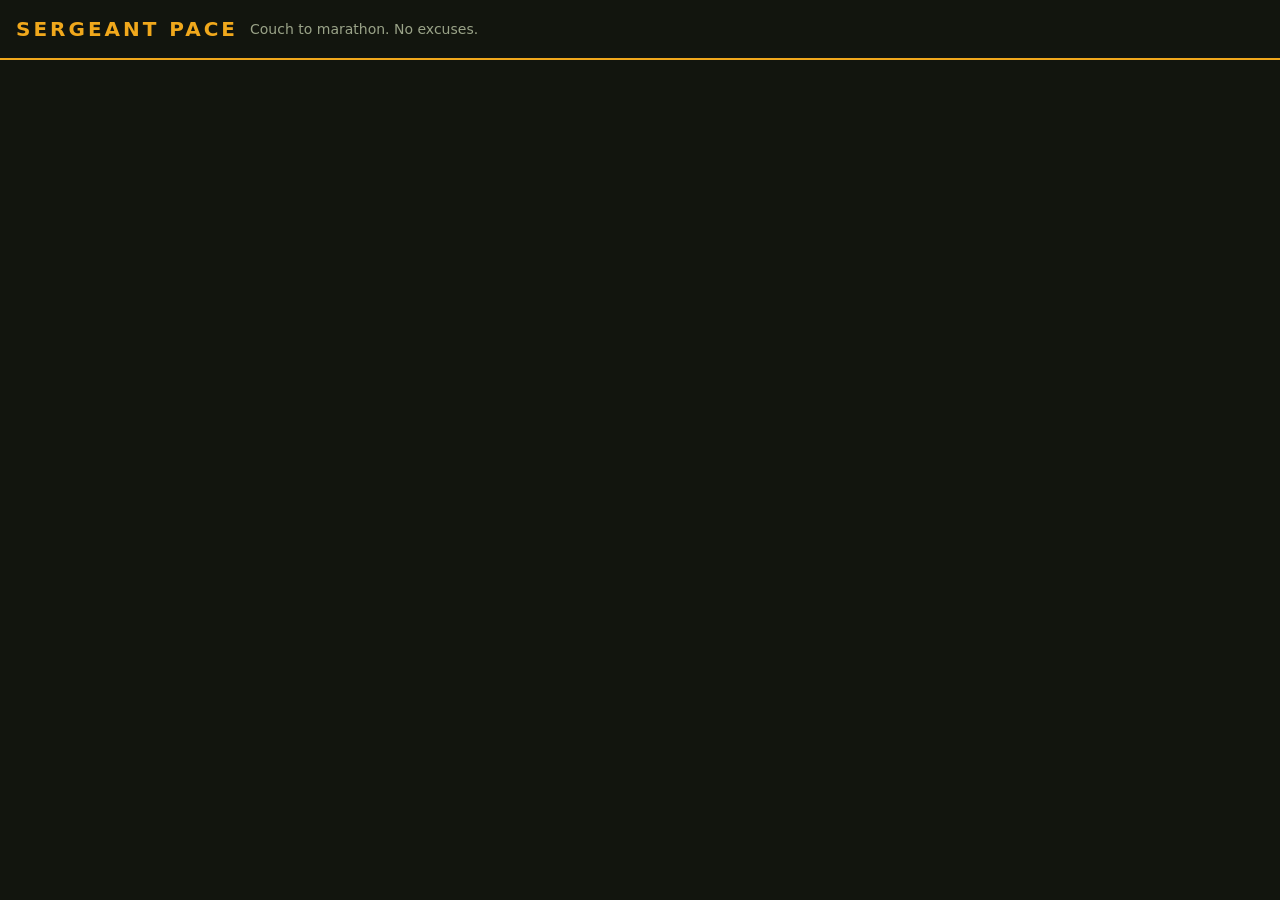
==== static/index.html @ 83177eef "Add Sergeant Pace running coach agent A tough-love drill sergeant agent that takes a recruit from co" ====
<!doctype html>
<html lang="en">
<head>
<meta charset="utf-8">
<meta name="viewport" content="width=device-width, initial-scale=1">
<title>Sergeant Pace</title>
<style>
  :root {
    --bg: #12150e; --panel: #1c2115; --panel2: #252b1c; --line: #343c28;
    --text: #e9ecdf; --muted: #9aa388; --amber: #f0a81c; --red: #d9473a; --green: #7fbf4d;
    --warm: #6b7560; --walk: #4a90c2; --run: #f0a81c;
  }
  * { box-sizing: border-box; }
  body { margin: 0; background: var(--bg); color: var(--text); font: 17px/1.5 ui-sans-serif, system-ui, -apple-system, sans-serif; min-height: 100vh; }
  .hidden { display: none !important; }
  header { padding: 14px 16px; border-bottom: 2px solid var(--amber); display: flex; align-items: center; gap: 12px; }
  h1 { margin: 0; font-size: 20px; letter-spacing: 3px; text-transform: uppercase; color: var(--amber); }
  .where { color: var(--muted); font-size: 14px; }
  header .right { margin-left: auto; display: flex; gap: 8px; }
  main { max-width: 560px; margin: 0 auto; padding: 24px 16px 60px; }

  button { background: var(--amber); color: #1a1405; border: 0; border-radius: 8px; padding: 14px 20px; font: inherit; font-weight: 700; cursor: pointer; text-transform: uppercase; letter-spacing: 1px; }
  button.big { width: 100%; padding: 18px; font-size: 18px; }
  button.ghost { background: transparent; color: var(--muted); border: 1px solid var(--line); font-weight: 500; text-transform: none; letter-spacing: 0; padding: 7px 14px; font-size: 14px; }
  button.link { background: none; border: 0; color: var(--muted); text-transform: none; letter-spacing: 0; font-weight: 400; padding: 8px; text-decoration: underline; font-size: 14px; }
  button.choice { display: block; width: 100%; background: var(--panel); color: var(--text); border: 1px solid var(--line); text-transform: none; letter-spacing: 0; font-weight: 600; text-align: left; margin-bottom: 12px; }
  button.choice:hover { border-color: var(--amber); }
  button:disabled { opacity: .5; cursor: wait; }
  label { display: block; font-size: 14px; color: var(--muted); margin-bottom: 6px; }
  input, textarea { width: 100%; padding: 14px; background: var(--panel); border: 1px solid var(--line); border-radius: 8px; color: var(--text); font: inherit; }
  input[type=range] { padding: 0; accent-color: var(--amber); height: 36px; background: none; border: 0; }
  input:focus, textarea:focus { outline: 2px solid var(--amber); border-color: transparent; }
  .field { margin-bottom: 16px; }
  .row2 { display: grid; grid-template-columns: 1fr 1fr; gap: 12px; }
  .nav { display: flex; gap: 12px; align-items: center; margin-top: 8px; }
  .nav button:last-child { flex: 1; }

  .say { display: flex; gap: 12px; margin-bottom: 22px; align-items: flex-start; }
  .avatar { font-size: 38px; line-height: 1; }
  .bubble { position: relative; background: var(--panel2); border: 1px solid #5a2c26; border-radius: 10px; padding: 14px 16px; flex: 1; font-size: 18px; }
  .bubble::before { content: ""; position: absolute; left: -7px; top: 16px; width: 12px; height: 12px; background: var(--panel2); border-left: 1px solid #5a2c26; border-bottom: 1px solid #5a2c26; transform: rotate(45deg); }
  .bubble.reply { font-size: 18px; }
  .bubble ul { margin: 6px 0; padding-left: 20px; }
  .bubble div + div { margin-top: 8px; }
  .dots { display: flex; gap: 6px; justify-content: center; margin-top: 22px; }
  .dots i { width: 8px; height: 8px; border-radius: 50%; background: var(--line); }
  .dots i.on { background: var(--amber); }

  .eyebrow { color: var(--amber); font-size: 13px; letter-spacing: 2px; text-transform: uppercase; }
  .title { font-size: 28px; font-weight: 700; line-height: 1.2; margin: 4px 0 18px; }
  .bars { display: flex; gap: 2px; height: 60px; position: relative; }
  .seg { display: flex; align-items: center; justify-content: center; border-radius: 3px; min-width: 6px; font-size: 12px; font-weight: 700; color: #10130b; overflow: hidden; }
  .seg.warmup, .seg.cooldown { background: var(--warm); color: #e9ecdf; }
  .seg.walk { background: var(--walk); }
  .seg.run { background: var(--run); }
  .marker { position: absolute; top: -6px; bottom: -6px; width: 3px; background: #fff; border-radius: 2px; left: 0; }
  .axis { display: flex; justify-content: space-between; color: var(--muted); font-size: 13px; margin: 4px 0 18px; }
  .legend { display: flex; flex-wrap: wrap; gap: 14px; font-size: 13px; color: var(--muted); margin: 8px 0 20px; }
  .legend i { display: inline-block; width: 11px; height: 11px; border-radius: 3px; margin-right: 6px; }
  .tip { background: var(--panel); border: 1px solid var(--line); border-radius: 8px; padding: 12px 14px; margin-bottom: 18px; color: var(--muted); font-size: 15px; }
  .tip b { color: var(--text); }
  ol.steps { padding-left: 22px; color: var(--muted); font-size: 15px; margin: 0 0 18px; }
  ol.steps li { margin-bottom: 6px; }
  .secondary { display: flex; justify-content: center; gap: 4px; flex-wrap: wrap; margin-top: 10px; }
  details.demo { margin-top: 26px; color: var(--muted); font-size: 13px; text-align: center; }
  details.demo summary { cursor: pointer; }
  details.demo div { display: flex; gap: 6px; justify-content: center; flex-wrap: wrap; margin-top: 8px; }

  .now { text-align: center; padding: 10px 0 6px; }
  .now .what { font-size: 40px; font-weight: 800; letter-spacing: 2px; text-transform: uppercase; }
  .now .what.run { color: var(--run); } .now .what.walk { color: var(--walk); } .now .what.warmup, .now .what.cooldown { color: var(--muted); } .now .what.done { color: var(--green); }
  .now .count { font-size: 72px; font-weight: 800; font-variant-numeric: tabular-nums; line-height: 1.1; }
  .now .sub { color: var(--muted); margin-bottom: 26px; min-height: 26px; }

  .numgrid { display: grid; grid-template-columns: repeat(auto-fit, minmax(64px, 1fr)); gap: 10px; margin: 18px 0; }
  .numgrid button { padding: 18px 0; font-size: 22px; background: var(--panel); color: var(--text); border: 1px solid var(--line); }
  .numgrid button:hover { border-color: var(--amber); }
  .bignum { font-size: 56px; font-weight: 800; text-align: center; color: var(--amber); }
  .effort-word { text-align: center; font-size: 20px; color: var(--muted); margin-bottom: 12px; }

  .result { display: flex; gap: 8px; flex-wrap: wrap; margin-bottom: 14px; }
  .pill { background: var(--panel); border: 1px solid var(--line); border-radius: 20px; padding: 4px 14px; font-size: 14px; }
  .pill.bad { border-color: var(--red); color: #ff9c92; } .pill.good { border-color: var(--green); color: var(--green); }
  .banner { border: 1px solid var(--amber); background: #2a2410; border-radius: 8px; padding: 10px 14px; margin-bottom: 16px; font-size: 15px; }
  .upnext { color: var(--muted); margin: 14px 0 22px; font-size: 15px; }
  .upnext b { color: var(--text); }
  .chip { font: 12px ui-monospace, Menlo, monospace; background: var(--bg); border: 1px solid var(--line); color: var(--green); border-radius: 4px; padding: 2px 8px; display: inline-block; margin: 4px 4px 0 0; }
  .spin { text-align: center; color: var(--muted); font-style: italic; padding: 30px 0; }
  .error { color: var(--red); margin-top: 14px; text-align: center; }

  /* plan drawer */
  .drawer { position: fixed; inset: 0; background: rgba(0,0,0,.6); z-index: 10; display: flex; justify-content: flex-end; }
  .drawer .sheet { width: min(480px, 100%); height: 100%; background: var(--bg); border-left: 1px solid var(--line); padding: 18px; overflow-y: auto; }
  .sheet h2 { font-size: 13px; letter-spacing: 2px; text-transform: uppercase; color: var(--muted); margin: 22px 0 10px; }
  .sheet h2:first-of-type { margin-top: 6px; }
  .ladder { display: flex; gap: 8px; }
  .rung { flex: 1; text-align: center; padding: 8px 4px; border-radius: 6px; border: 1px solid var(--line); background: var(--panel); color: var(--muted); font-size: 12px; }
  .rung b { display: block; font-size: 16px; color: var(--text); }
  .rung.done { border-color: var(--green); } .rung.done b { color: var(--green); }
  .rung.current { border-color: var(--amber); } .rung.current b { color: var(--amber); }
  .week h4 { margin: 8px 0 4px; font-size: 14px; color: var(--muted); }
  .prow { display: flex; gap: 12px; padding: 6px 10px; border-radius: 6px; font-size: 15px; }
  .prow .d { width: 50px; font-weight: 700; flex: none; }
  .prow.now-row { background: #2a2410; border: 1px solid var(--amber); }
  .hist { padding: 8px 0; border-bottom: 1px solid var(--line); font-size: 14px; }
  .hist .flag { color: var(--red); font-size: 12px; margin-left: 6px; }
  .sheet form { display: flex; gap: 8px; }
  .sheet form button { padding: 10px 14px; }
</style>
</head>
<body>
<header id="topbar" class="hidden">
  <h1>Sergeant Pace</h1><span class="where" id="where"></span>
  <div class="right"><button class="ghost" id="open-plan">Plan</button></div>
</header>
<header id="brand">
  <h1>Sergeant Pace</h1><span class="where">Couch to marathon. No excuses.</span>
</header>

<main>
  <!-- ONBOARDING: one question at a time -->
  <section id="s-onboard" class="hidden">
    <div id="ob-body"></div>
    <div class="dots" id="ob-dots"></div>
  </section>

  <!-- THINKING -->
  <section id="s-thinking" class="hidden">
    <div class="say"><div class="avatar">🪖</div><div class="bubble" id="think-msg"></div></div>
    <div class="spin">...</div>
  </section>

  <!-- READY: the next run, kept short -->
  <section id="s-ready" class="hidden">
    <div class="eyebrow" id="r-when"></div>
    <div class="title" id="r-what"></div>
    <div class="bars" id="r-bars"></div>
    <div class="axis"><span>0 min</span><span id="r-total"></span></div>
    <div class="legend">
      <span><i style="background:var(--warm)"></i>Warm-up / cool-down</span>
      <span><i style="background:var(--run)"></i>Run</span>
      <span><i style="background:var(--walk)"></i>Walk</span>
    </div>
    <div class="tip" id="r-tip"></div>
    <details id="r-more"><summary class="link" style="cursor:pointer;color:var(--muted);margin-bottom:10px">How it works</summary><ol class="steps" id="r-steps"></ol></details>
    <button class="big" id="start-run">Start run</button>
    <div class="secondary"><button class="link" id="skip-run">I'm skipping this one</button></div>
    <details class="demo"><summary>Demo tools</summary>
      <div><button class="ghost" data-sim="good">fake: went well</button><button class="ghost" data-sim="hard">fake: too hard</button>
        <button class="ghost" data-sim="hurt">fake: injured</button><button class="ghost" data-sim="skip">fake: skipped</button></div>
    </details>
  </section>

  <!-- RUNNING: live guide -->
  <section id="s-running" class="hidden">
    <div class="now"><div class="what" id="n-what"></div><div class="count" id="n-count"></div><div class="sub" id="n-sub"></div></div>
    <div class="bars" id="n-bars"><div class="marker" id="marker"></div></div>
    <div class="axis"><span id="n-elapsed"></span><span id="n-total"></span></div>
    <button class="big" id="finish-run" style="margin-top:20px">I'm done</button>
    <div class="secondary"><button class="link" id="cancel-run">Back</button></div>
  </section>

  <!-- REPORT: two quick questions -->
  <section id="s-reportA" class="hidden">
    <div class="say"><div class="avatar">🪖</div><div class="bubble" id="ra-say"></div></div>
    <div id="ra-body"></div>
  </section>
  <section id="s-reportB" class="hidden">
    <div class="say"><div class="avatar">🪖</div><div class="bubble">How hard did it feel? Be honest, I can tell.</div></div>
    <div class="bignum" id="e-num">5</div>
    <div class="effort-word" id="e-word"></div>
    <input type="range" id="effort" min="1" max="10" value="5">
    <div class="axis"><span>very easy</span><span>all out</span></div>
    <button class="link" id="add-note">Add a note (pain, excuses)</button>
    <textarea id="notes" rows="2" class="hidden" placeholder="e.g. my knee hurts"></textarea>
    <button class="big" id="send-report" style="margin-top:14px">Send to the sergeant</button>
  </section>

  <!-- FEEDBACK -->
  <section id="s-feedback" class="hidden">
    <div class="result" id="f-result"></div>
    <div class="say"><div class="avatar">🪖</div><div class="bubble reply" id="f-bubble"></div></div>
    <div class="banner hidden" id="f-banner"></div>
    <div class="upnext hidden" id="f-next"></div>
    <button class="big" id="f-continue">Next run</button>
    <details class="demo"><summary>How the sergeant decided</summary><div id="f-trace" style="display:block;text-align:left"></div></details>
  </section>

  <div class="error" id="error"></div>
</main>

<!-- PLAN DRAWER -->
<div class="drawer hidden" id="drawer">
  <div class="sheet">
    <div style="display:flex;justify-content:space-between;align-items:center"><b>Your plan</b><button class="ghost" id="close-plan">Close</button></div>
    <h2>The ladder</h2><div class="ladder" id="p-ladder"></div>
    <h2>Next two weeks</h2><div id="p-upcoming"></div>
    <h2>Runs so far</h2><div id="p-history"></div>
    <h2>Talk to the sergeant</h2>
    <form id="chat-form"><input id="chat-input" placeholder="Ask anything..." autocomplete="off"><button type="submit">Send</button></form>
    <h2>Recruit</h2><button class="ghost" id="reset">Reset recruit</button>
  </div>
</div>

<script>
const $ = (id) => document.getElementById(id);
const SCREENS = ['onboard', 'thinking', 'ready', 'running', 'reportA', 'reportB', 'feedback'];
const EFFORT = ['', 'barely moving', 'very easy', 'easy', 'easy', 'target zone', 'target zone', 'getting hard', 'hard', 'very hard', 'all out'];
let current = null, screen = 'onboard', report = {}, firstTime = false;

function esc(s) { return String(s).replace(/[&<>]/g, c => ({'&':'&amp;','<':'&lt;','>':'&gt;'}[c])); }
function md(text) {
  const lines = esc(text).replace(/\*\*(.+?)\*\*/g, '<b>$1</b>').split('\n');
  let out = '', inList = false;
  for (const l of lines) {
    const m = l.match(/^\s*[*-]\s+(.*)/);
    if (m) { if (!inList) { out += '<ul>'; inList = true; } out += `<li>${m[1]}</li>`; }
    else { if (inList) { out += '</ul>'; inList = false; } if (l.trim()) out += `<div>${l}</div>`; }
  }
  return out + (inList ? '</ul>' : '');
}
function parsePace(s) {
  s = (s || '').trim();
  if (!s) return 0;
  if (s.includes(':')) { const [m, sec] = s.split(':').map(Number); return m + (sec || 0) / 60; }
  return Number(s) || 0;
}
function go(name) {
  screen = name;
  SCREENS.forEach(s => $('s-' + s).classList.toggle('hidden', s !== name));
  const inApp = !!current && name !== 'onboard';
  $('topbar').classList.toggle('hidden', !inApp);
  $('brand').classList.toggle('hidden', inApp);
  $('error').textContent = '';
  window.scrollTo(0, 0);
}

/* ---------- onboarding: one question per screen ---------- */
const ans = { can: null };
let obIndex = 0;
const OB = {
  can: { say: "Listen up, recruit! Before I do anything with you: can you run right now?" },
  longest: { say: "Good. What's the longest run you did recently, and how fast? Don't lie.",
    fields: [{ n: 'longest', l: 'Longest run (km)', t: 'number', step: '0.1', min: '1', max: '60', ph: 'e.g. 3' },
             { n: 'pace', l: 'Pace (min:sec per km)', t: 'text', ph: 'e.g. 6:30' }] },
  body1: { say: "Now the boring part. How old are you and what do you weigh?",
    fields: [{ n: 'age', l: 'Age', t: 'number', min: '14', max: '100' }, { n: 'weight', l: 'Weight (kg)', t: 'number', step: '0.1', min: '30', max: '300' }] },
  body2: { say: "Last one. Height and body fat. Estimate if you don't know.",
    fields: [{ n: 'height', l: 'Height (cm)', t: 'number', min: '120', max: '230' }, { n: 'bf', l: 'Body fat (%)', t: 'number', step: '0.1', min: '3', max: '70' }] },
};
const obList = () => ['can', ...(ans.can === 'yes' ? ['longest'] : []), 'body1', 'body2'];

function renderOb() {
  const list = obList(), id = list[obIndex], step = OB[id];
  let html = `<div class="say"><div class="avatar">🪖</div><div class="bubble">${step.say}</div></div>`;
  if (id === 'can') {
    html += `<button class="choice" data-can="no">I can't run at all</button><button class="choice" data-can="yes">I can run a bit</button>`;
  } else {
    html += `<form id="ob-form"><div class="row2">${step.fields.map(f =>
      `<div class="field"><label>${f.l}</label><input name="${f.n}" type="${f.t}" ${f.step ? `step="${f.step}"` : ''} ${f.min ? `min="${f.min}"` : ''} ${f.max ? `max="${f.max}"` : ''}
        ${f.ph ? `placeholder="${f.ph}"` : ''} value="${ans[f.n] ?? ''}" ${f.n === 'pace' ? '' : 'required'}></div>`).join('')}</div>
      <div class="nav"><button type="button" class="ghost" id="ob-back">Back</button>
      <button type="submit">${obIndex === list.length - 1 ? 'Report for duty' : 'Next'}</button></div></form>`;
  }
  $('ob-body').innerHTML = html;
  $('ob-dots').innerHTML = list.map((_, i) => `<i class="${i <= obIndex ? 'on' : ''}"></i>`).join('');
  const first = document.querySelector('#ob-body input'); if (first) first.focus();
  document.querySelectorAll('[data-can]').forEach(b => b.onclick = () => { ans.can = b.dataset.can; obIndex++; renderOb(); });
  const form = $('ob-form');
  if (form) {
    form.onsubmit = (e) => {
      e.preventDefault();
      Object.assign(ans, Object.fromEntries(new FormData(form)));
      if (obIndex === obList().length - 1) return submitIntake();
      obIndex++; renderOb();
    };
    $('ob-back').onclick = () => { Object.assign(ans, Object.fromEntries(new FormData(form))); obIndex--; renderOb(); };
  }
}

function submitIntake() {
  const longest = ans.can === 'yes' ? Number(ans.longest) || 0 : 0;
  const pace = ans.can === 'yes' ? parsePace(ans.pace) : 0;
  const msg = `[Intake form submitted] Age: ${ans.age}. Weight: ${ans.weight} kg. Height: ${ans.height} cm. Body fat: ${ans.bf}%. ` +
    `Longest recent run: ${longest} km at ${pace} min/km (0 means they cannot run). ` +
    `Call save_profile with exactly these values (age=${ans.age}, weight_kg=${ans.weight}, height_cm=${ans.height}, ` +
    `body_fat_pct=${ans.bf}, longest_run_km=${longest}, pace_min_per_km=${pace}).`;
  firstTime = true;
  call('/api/chat', { message: msg }, 'The sergeant is sizing you up...', 'onboard');
}

/* ---------- plan / bars ---------- */
function blockLabel(b, total) {
  if (b.label) return b.label;
  if (b.minutes / total < 0.04) return '';          // too thin to hold text
  return b.minutes < 1 ? Math.round(b.minutes * 60) + 's' : String(Math.round(b.minutes * 10) / 10);
}
function barsHtml(n) {
  return n.blocks.map(b =>
    `<div class="seg ${b.type}" style="flex:${b.minutes}" title="${b.type}: ${b.minutes} min">${blockLabel(b, n.total_minutes)}</div>`).join('');
}

function renderReady() {
  const n = current.next;
  $('r-when').textContent = `Next run · ${n.label.replace(', ', ' · ')}`;
  $('r-what').textContent = n.summary;
  $('r-bars').innerHTML = barsHtml(n);
  $('r-total').textContent = `${n.total_minutes} min total`;
  $('r-tip').innerHTML = n.kind === 'distance'
    ? `Keep it at <b>${current.easy_pace}</b>. Never faster than <b>${current.pace_limit}</b>. You should be able to talk.`
    : `${n.run_minutes} of those minutes are running. Keep it <b>slow enough to talk</b>. Slow is the whole point.`;
  $('r-steps').innerHTML = n.steps.map(s => `<li>${esc(s)}</li>`).join('');
  $('r-more').open = false;
  $('where').textContent = n.label;
}

function renderPlanDrawer() {
  const s = current;
  const nextRung = s.ladder.find(r => !s.milestones.includes(r.name));
  $('p-ladder').innerHTML = s.ladder.map(r => {
    const cls = s.milestones.includes(r.name) ? 'done' : (nextRung && r.name === nextRung.name ? 'current' : '');
    return `<div class="rung ${cls}"><b>${r.name.split(' ')[0]}</b>${cls === 'done' ? 'cleared' : cls === 'current' ? 'next up' : 'later'}</div>`;
  }).join('');
  const weeks = {};
  s.upcoming.forEach(u => (weeks[u.week] ||= []).push(u));
  $('p-upcoming').innerHTML = Object.entries(weeks).map(([w, us]) => `<div class="week"><h4>Week ${w}</h4>${us.map(u =>
    `<div class="prow ${u.id === s.next.id ? 'now-row' : ''}"><span class="d">Day ${u.day}</span><span>${esc(u.summary)}</span></div>`).join('')}</div>`).join('');
  $('p-history').innerHTML = s.history.length ? s.history.slice().reverse().map(h => {
    const flags = (h.flags || []).filter(f => !f.startsWith('recruit_note')).map(f => `<span class="flag">${esc(f.split(':')[0].split(' (')[0])}</span>`).join('');
    return `<div class="hist"><b>${h.label}</b>: ${h.skipped ? 'skipped' : `${h.completion_pct}% done, effort ${h.effort}/10`}${flags}</div>`;
  }).join('') : '<div class="where">Nothing yet.</div>';
}

/* ---------- running: live guide ---------- */
let runStart = 0, timer = null, lastIdx = -1;
const NAMES = { warmup: 'Warm up', run: 'Run', walk: 'Walk', cooldown: 'Cool down' };
const SUBS = { warmup: 'Brisk walk. Get warm.', run: 'Easy. You should be able to talk.', walk: 'Catch your breath.', cooldown: 'Easy walk, then stretch.' };
function beep() {
  try { const c = new (window.AudioContext || window.webkitAudioContext)(), o = c.createOscillator();
    o.frequency.value = 880; o.connect(c.destination); o.start(); setTimeout(() => { o.stop(); c.close(); }, 200); } catch (e) {}
}
const mmss = (s) => `${Math.floor(s / 60)}:${String(Math.floor(s % 60)).padStart(2, '0')}`;

function startRun() {
  const n = current.next;
  $('n-bars').innerHTML = barsHtml(n) + '<div class="marker" id="marker"></div>';
  $('n-total').textContent = mmss(n.total_minutes * 60);
  runStart = Date.now(); lastIdx = -1;
  clearInterval(timer); timer = setInterval(tick, 250);
  go('running'); tick();
}
function tick() {
  const n = current.next, total = n.total_minutes * 60, el = (Date.now() - runStart) / 1000;
  let acc = 0, idx = -1;
  for (let i = 0; i < n.blocks.length; i++) { const end = acc + n.blocks[i].minutes * 60; if (el < end) { idx = i; break; } acc = end; }
  const w = $('n-what');
  if (idx === -1) {
    w.className = 'what done'; w.textContent = 'Done'; $('n-count').textContent = '0:00'; $('n-sub').textContent = 'Tap the button below.';
    if (lastIdx !== -2) { beep(); lastIdx = -2; }
    clearInterval(timer);
  } else {
    const b = n.blocks[idx], left = acc + b.minutes * 60 - el;
    w.className = 'what ' + b.type; w.textContent = NAMES[b.type]; $('n-count').textContent = mmss(left);
    $('n-sub').textContent = (b.type === 'run' && n.kind === 'distance') ? `Steady at ${current.easy_pace}.` : SUBS[b.type];
    if (idx !== lastIdx && lastIdx !== -1) beep();
    lastIdx = idx;
  }
  $('marker').style.left = `calc(${Math.min(100, el / total * 100)}% - 1px)`;
  $('n-elapsed').textContent = mmss(Math.min(el, total));
}

/* ---------- report: two quick questions ---------- */
function startReport() {
  clearInterval(timer);
  const n = current.next;
  report = { completed: 0, distance_km: 0, duration_min: 0, effort: 5, notes: '' };
  const body = $('ra-body');
  if (n.kind === 'intervals') {
    $('ra-say').textContent = `How many of the ${n.reps} run intervals did you finish?`;
    body.innerHTML = `<div class="numgrid">${Array.from({ length: n.reps + 1 }, (_, i) => `<button data-n="${i}">${i}</button>`).join('')}</div>`;
    body.querySelectorAll('[data-n]').forEach(b => b.onclick = () => { report.completed = Number(b.dataset.n); goEffort(); });
  } else if (n.kind === 'continuous_time') {
    $('ra-say').textContent = `How many minutes did you run without stopping? (Planned: ${n.run_min})`;
    body.innerHTML = `<div class="bignum" id="c-num">${n.run_min}</div><input type="range" id="c-range" min="0" max="${n.run_min}" value="${n.run_min}">
      <button class="big" id="c-next" style="margin-top:14px">Next</button>`;
    $('c-range').oninput = (e) => { $('c-num').textContent = e.target.value; };
    $('c-next').onclick = () => { report.completed = Number($('c-range').value); goEffort(); };
  } else {
    $('ra-say').textContent = `How far did you go, and how long did it take? (Planned: ${n.km} km)`;
    body.innerHTML = `<div class="row2"><div class="field"><label>Distance (km)</label><input id="d-km" type="number" step="0.01" min="0" value="${n.km}"></div>
      <div class="field"><label>Time (minutes)</label><input id="d-min" type="number" step="0.1" min="0"></div></div>
      <button class="big" id="d-next">Next</button>`;
    $('d-next').onclick = () => {
      const km = Number($('d-km').value), min = Number($('d-min').value);
      if (!km || !min) { $('error').textContent = 'Give me the distance and the time.'; return; }
      report.distance_km = km; report.duration_min = min; goEffort();
    };
  }
  go('reportA');
}
function goEffort() { $('effort').value = 5; setEffort(5); $('notes').value = ''; $('notes').classList.add('hidden'); $('add-note').classList.remove('hidden'); go('reportB'); }
function setEffort(v) { $('e-num').textContent = v; $('e-word').textContent = EFFORT[v]; }

/* ---------- feedback ---------- */
function showFeedback(data, kind) {
  current = data.state;
  const last = current.history[current.history.length - 1];
  $('f-result').innerHTML = '';
  if ((kind === 'run' || kind === 'sim' || kind === 'skip') && last) {
    const bad = (last.flags || []).filter(f => !f.startsWith('recruit_note'));
    const pills = last.skipped ? ['<span class="pill bad">skipped</span>']
      : [`<span class="pill ${last.completion_pct >= 80 ? 'good' : 'bad'}">${last.completion_pct}% done</span>`,
         `<span class="pill ${last.effort >= 7 ? 'bad' : 'good'}">effort ${last.effort}/10</span>`,
         ...bad.filter(f => !f.startsWith('incomplete') && !f.startsWith('too_hard')).map(f => `<span class="pill bad">${esc(f.split(':')[0].split(' (')[0].replace('_', ' '))}</span>`)];
    $('f-result').innerHTML = pills.join('');
  }
  $('f-bubble').innerHTML = md(data.reply);
  const adj = data.trace.find(t => t.tool === 'adjust_plan' && t.args.mode && t.args.mode !== 'continue');
  const labels = { advance: 'Moving you up a level.', repeat: 'Repeating this level.', step_back: 'Stepping you back a level.' };
  $('f-banner').classList.toggle('hidden', !adj);
  if (adj) $('f-banner').textContent = `Plan changed: ${labels[adj.args.mode] || adj.args.mode}`;
  $('f-next').classList.add('hidden');
  $('f-continue').textContent = firstTime ? 'Show me my first run' : (kind === 'chat' ? 'Back' : 'Next run');
  $('f-trace').innerHTML = data.trace.length
    ? data.trace.map(t => `<span class="chip">${t.tool}(${esc(Object.entries(t.args).map(([k, v]) => `${k}=${v}`).join(', ')).slice(0, 90)})</span>`).join('')
    : '<span class="where">No tools needed.</span>';
  firstTime = false;
  go('feedback');
}

/* ---------- plumbing ---------- */
async function call(path, body, msg, backTo, kind) {
  $('think-msg').textContent = msg || 'The sergeant is thinking...';
  go('thinking');
  try {
    const r = await fetch(path, { method: 'POST', headers: { 'Content-Type': 'application/json' }, body: JSON.stringify(body) });
    const data = await r.json();
    if (!r.ok) throw new Error(data.error || r.statusText);
    showFeedback(data, kind || (path === '/api/chat' ? 'chat' : 'run'));
    return data;
  } catch (e) {
    go(backTo || 'ready');
    $('error').textContent = 'The sergeant is off duty: ' + e.message;
  }
}

$('start-run').onclick = startRun;
$('finish-run').onclick = startReport;
$('cancel-run').onclick = () => { clearInterval(timer); go('ready'); };
$('skip-run').onclick = () => call('/api/skip', { notes: '' }, 'The sergeant noticed you did not show up...', 'ready', 'skip');
$('effort').oninput = (e) => setEffort(Number(e.target.value));
$('add-note').onclick = () => { $('notes').classList.remove('hidden'); $('add-note').classList.add('hidden'); $('notes').focus(); };
$('send-report').onclick = () => {
  report.effort = Number($('effort').value); report.notes = $('notes').value.trim();
  call('/api/run', report, 'The sergeant is reading your run...', 'reportB', 'run');
};
$('f-continue').onclick = () => { renderReady(); go('ready'); };
document.querySelectorAll('[data-sim]').forEach(b => b.onclick = () =>
  call('/api/sim', { scenario: b.dataset.sim }, 'Faking your run, then the sergeant judges you...', 'ready', 'sim'));

$('open-plan').onclick = () => { renderPlanDrawer(); $('drawer').classList.remove('hidden'); };
$('close-plan').onclick = () => $('drawer').classList.add('hidden');
$('drawer').onclick = (e) => { if (e.target === $('drawer')) $('drawer').classList.add('hidden'); };
$('chat-form').onsubmit = (e) => {
  e.preventDefault();
  const msg = $('chat-input').value.trim();
  if (!msg) return;
  $('chat-input').value = ''; $('drawer').classList.add('hidden');
  call('/api/chat', { message: msg }, 'The sergeant is listening...', 'ready', 'chat');
};
let resetArmed = null;
$('reset').onclick = async () => {
  // native confirm() is blocked in embedded browsers, so confirm with a second tap instead
  if (!resetArmed) {
    $('reset').textContent = 'Tap again to wipe this recruit';
    resetArmed = setTimeout(() => { resetArmed = null; $('reset').textContent = 'Reset recruit'; }, 4000);
    return;
  }
  clearTimeout(resetArmed); resetArmed = null; $('reset').textContent = 'Reset recruit';
  try { await fetch('/api/reset', { method: 'POST' }); } catch (e) { $('error').textContent = 'Reset failed: ' + e.message; return; }
  current = null; $('drawer').classList.add('hidden'); obIndex = 0; ans.can = null; clearInterval(timer);
  go('onboard'); renderOb();
};

fetch('/api/state').then(r => r.json()).then(s => {
  if (s.onboarded) { current = s; renderReady(); go('ready'); }
  else { go('onboard'); renderOb(); }
});
</script>
</body>
</html>
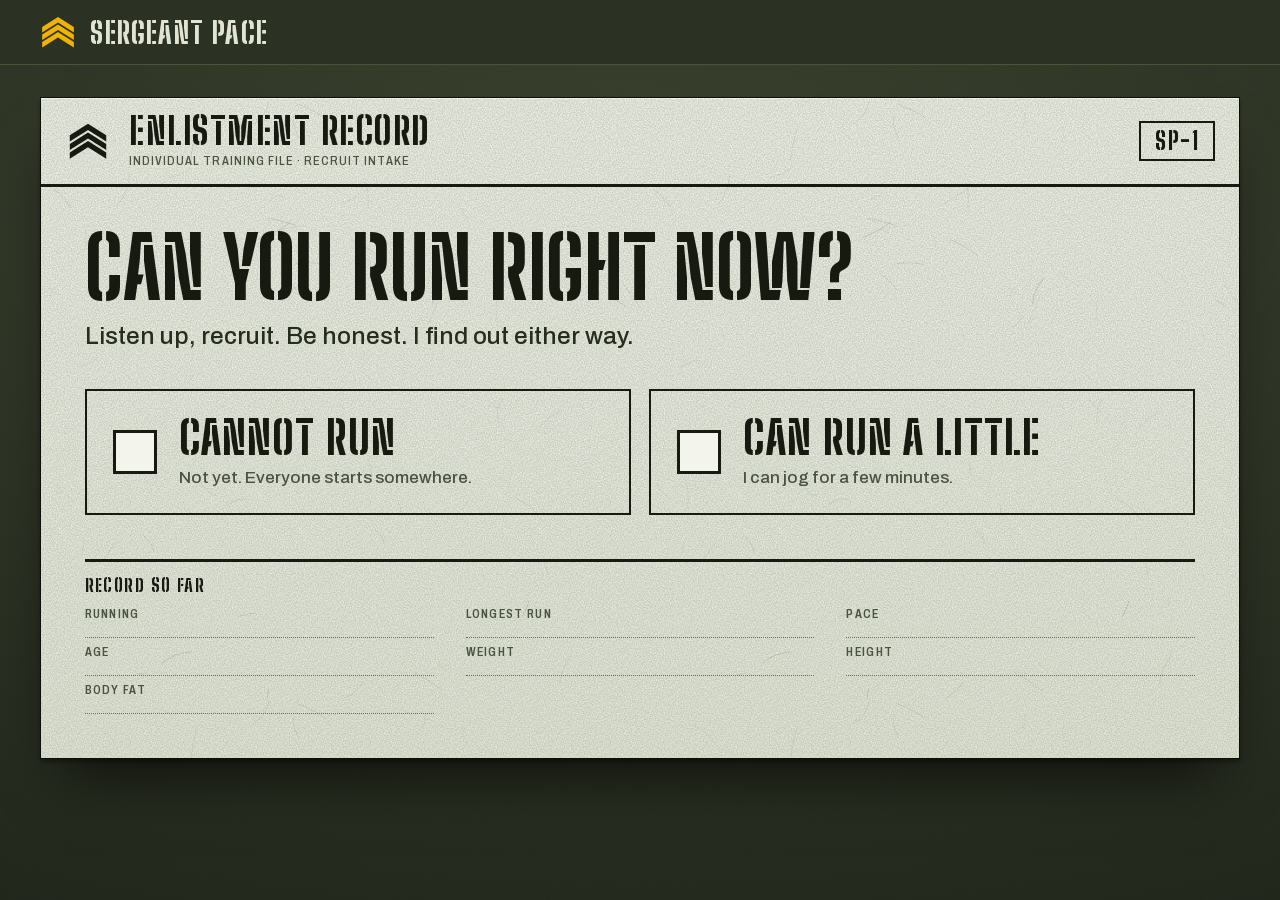
==== commit 87770dc3: "Redesign the app as the recruit's individual training file Replaces the prototype UI with a committe" ====
--- a/static/index.html
+++ b/static/index.html
@@ -4,488 +4,43 @@
 <meta charset="utf-8">
 <meta name="viewport" content="width=device-width, initial-scale=1">
 <title>Sergeant Pace</title>
-<style>
-  :root {
-    --bg: #12150e; --panel: #1c2115; --panel2: #252b1c; --line: #343c28;
-    --text: #e9ecdf; --muted: #9aa388; --amber: #f0a81c; --red: #d9473a; --green: #7fbf4d;
-    --warm: #6b7560; --walk: #4a90c2; --run: #f0a81c;
-  }
-  * { box-sizing: border-box; }
-  body { margin: 0; background: var(--bg); color: var(--text); font: 17px/1.5 ui-sans-serif, system-ui, -apple-system, sans-serif; min-height: 100vh; }
-  .hidden { display: none !important; }
-  header { padding: 14px 16px; border-bottom: 2px solid var(--amber); display: flex; align-items: center; gap: 12px; }
-  h1 { margin: 0; font-size: 20px; letter-spacing: 3px; text-transform: uppercase; color: var(--amber); }
-  .where { color: var(--muted); font-size: 14px; }
-  header .right { margin-left: auto; display: flex; gap: 8px; }
-  main { max-width: 560px; margin: 0 auto; padding: 24px 16px 60px; }
-
-  button { background: var(--amber); color: #1a1405; border: 0; border-radius: 8px; padding: 14px 20px; font: inherit; font-weight: 700; cursor: pointer; text-transform: uppercase; letter-spacing: 1px; }
-  button.big { width: 100%; padding: 18px; font-size: 18px; }
-  button.ghost { background: transparent; color: var(--muted); border: 1px solid var(--line); font-weight: 500; text-transform: none; letter-spacing: 0; padding: 7px 14px; font-size: 14px; }
-  button.link { background: none; border: 0; color: var(--muted); text-transform: none; letter-spacing: 0; font-weight: 400; padding: 8px; text-decoration: underline; font-size: 14px; }
-  button.choice { display: block; width: 100%; background: var(--panel); color: var(--text); border: 1px solid var(--line); text-transform: none; letter-spacing: 0; font-weight: 600; text-align: left; margin-bottom: 12px; }
-  button.choice:hover { border-color: var(--amber); }
-  button:disabled { opacity: .5; cursor: wait; }
-  label { display: block; font-size: 14px; color: var(--muted); margin-bottom: 6px; }
-  input, textarea { width: 100%; padding: 14px; background: var(--panel); border: 1px solid var(--line); border-radius: 8px; color: var(--text); font: inherit; }
-  input[type=range] { padding: 0; accent-color: var(--amber); height: 36px; background: none; border: 0; }
-  input:focus, textarea:focus { outline: 2px solid var(--amber); border-color: transparent; }
-  .field { margin-bottom: 16px; }
-  .row2 { display: grid; grid-template-columns: 1fr 1fr; gap: 12px; }
-  .nav { display: flex; gap: 12px; align-items: center; margin-top: 8px; }
-  .nav button:last-child { flex: 1; }
-
-  .say { display: flex; gap: 12px; margin-bottom: 22px; align-items: flex-start; }
-  .avatar { font-size: 38px; line-height: 1; }
-  .bubble { position: relative; background: var(--panel2); border: 1px solid #5a2c26; border-radius: 10px; padding: 14px 16px; flex: 1; font-size: 18px; }
-  .bubble::before { content: ""; position: absolute; left: -7px; top: 16px; width: 12px; height: 12px; background: var(--panel2); border-left: 1px solid #5a2c26; border-bottom: 1px solid #5a2c26; transform: rotate(45deg); }
-  .bubble.reply { font-size: 18px; }
-  .bubble ul { margin: 6px 0; padding-left: 20px; }
-  .bubble div + div { margin-top: 8px; }
-  .dots { display: flex; gap: 6px; justify-content: center; margin-top: 22px; }
-  .dots i { width: 8px; height: 8px; border-radius: 50%; background: var(--line); }
-  .dots i.on { background: var(--amber); }
-
-  .eyebrow { color: var(--amber); font-size: 13px; letter-spacing: 2px; text-transform: uppercase; }
-  .title { font-size: 28px; font-weight: 700; line-height: 1.2; margin: 4px 0 18px; }
-  .bars { display: flex; gap: 2px; height: 60px; position: relative; }
-  .seg { display: flex; align-items: center; justify-content: center; border-radius: 3px; min-width: 6px; font-size: 12px; font-weight: 700; color: #10130b; overflow: hidden; }
-  .seg.warmup, .seg.cooldown { background: var(--warm); color: #e9ecdf; }
-  .seg.walk { background: var(--walk); }
-  .seg.run { background: var(--run); }
-  .marker { position: absolute; top: -6px; bottom: -6px; width: 3px; background: #fff; border-radius: 2px; left: 0; }
-  .axis { display: flex; justify-content: space-between; color: var(--muted); font-size: 13px; margin: 4px 0 18px; }
-  .legend { display: flex; flex-wrap: wrap; gap: 14px; font-size: 13px; color: var(--muted); margin: 8px 0 20px; }
-  .legend i { display: inline-block; width: 11px; height: 11px; border-radius: 3px; margin-right: 6px; }
-  .tip { background: var(--panel); border: 1px solid var(--line); border-radius: 8px; padding: 12px 14px; margin-bottom: 18px; color: var(--muted); font-size: 15px; }
-  .tip b { color: var(--text); }
-  ol.steps { padding-left: 22px; color: var(--muted); font-size: 15px; margin: 0 0 18px; }
-  ol.steps li { margin-bottom: 6px; }
-  .secondary { display: flex; justify-content: center; gap: 4px; flex-wrap: wrap; margin-top: 10px; }
-  details.demo { margin-top: 26px; color: var(--muted); font-size: 13px; text-align: center; }
-  details.demo summary { cursor: pointer; }
-  details.demo div { display: flex; gap: 6px; justify-content: center; flex-wrap: wrap; margin-top: 8px; }
-
-  .now { text-align: center; padding: 10px 0 6px; }
-  .now .what { font-size: 40px; font-weight: 800; letter-spacing: 2px; text-transform: uppercase; }
-  .now .what.run { color: var(--run); } .now .what.walk { color: var(--walk); } .now .what.warmup, .now .what.cooldown { color: var(--muted); } .now .what.done { color: var(--green); }
-  .now .count { font-size: 72px; font-weight: 800; font-variant-numeric: tabular-nums; line-height: 1.1; }
-  .now .sub { color: var(--muted); margin-bottom: 26px; min-height: 26px; }
-
-  .numgrid { display: grid; grid-template-columns: repeat(auto-fit, minmax(64px, 1fr)); gap: 10px; margin: 18px 0; }
-  .numgrid button { padding: 18px 0; font-size: 22px; background: var(--panel); color: var(--text); border: 1px solid var(--line); }
-  .numgrid button:hover { border-color: var(--amber); }
-  .bignum { font-size: 56px; font-weight: 800; text-align: center; color: var(--amber); }
-  .effort-word { text-align: center; font-size: 20px; color: var(--muted); margin-bottom: 12px; }
-
-  .result { display: flex; gap: 8px; flex-wrap: wrap; margin-bottom: 14px; }
-  .pill { background: var(--panel); border: 1px solid var(--line); border-radius: 20px; padding: 4px 14px; font-size: 14px; }
-  .pill.bad { border-color: var(--red); color: #ff9c92; } .pill.good { border-color: var(--green); color: var(--green); }
-  .banner { border: 1px solid var(--amber); background: #2a2410; border-radius: 8px; padding: 10px 14px; margin-bottom: 16px; font-size: 15px; }
-  .upnext { color: var(--muted); margin: 14px 0 22px; font-size: 15px; }
-  .upnext b { color: var(--text); }
-  .chip { font: 12px ui-monospace, Menlo, monospace; background: var(--bg); border: 1px solid var(--line); color: var(--green); border-radius: 4px; padding: 2px 8px; display: inline-block; margin: 4px 4px 0 0; }
-  .spin { text-align: center; color: var(--muted); font-style: italic; padding: 30px 0; }
-  .error { color: var(--red); margin-top: 14px; text-align: center; }
-
-  /* plan drawer */
-  .drawer { position: fixed; inset: 0; background: rgba(0,0,0,.6); z-index: 10; display: flex; justify-content: flex-end; }
-  .drawer .sheet { width: min(480px, 100%); height: 100%; background: var(--bg); border-left: 1px solid var(--line); padding: 18px; overflow-y: auto; }
-  .sheet h2 { font-size: 13px; letter-spacing: 2px; text-transform: uppercase; color: var(--muted); margin: 22px 0 10px; }
-  .sheet h2:first-of-type { margin-top: 6px; }
-  .ladder { display: flex; gap: 8px; }
-  .rung { flex: 1; text-align: center; padding: 8px 4px; border-radius: 6px; border: 1px solid var(--line); background: var(--panel); color: var(--muted); font-size: 12px; }
-  .rung b { display: block; font-size: 16px; color: var(--text); }
-  .rung.done { border-color: var(--green); } .rung.done b { color: var(--green); }
-  .rung.current { border-color: var(--amber); } .rung.current b { color: var(--amber); }
-  .week h4 { margin: 8px 0 4px; font-size: 14px; color: var(--muted); }
-  .prow { display: flex; gap: 12px; padding: 6px 10px; border-radius: 6px; font-size: 15px; }
-  .prow .d { width: 50px; font-weight: 700; flex: none; }
-  .prow.now-row { background: #2a2410; border: 1px solid var(--amber); }
-  .hist { padding: 8px 0; border-bottom: 1px solid var(--line); font-size: 14px; }
-  .hist .flag { color: var(--red); font-size: 12px; margin-left: 6px; }
-  .sheet form { display: flex; gap: 8px; }
-  .sheet form button { padding: 10px 14px; }
-</style>
+<meta name="description" content="A tough-love running coach agent that re-plans your training after every single run.">
+<link rel="preload" href="/static/fonts/bigshoulders-stencil-var.woff2" as="font" type="font/woff2" crossorigin>
+<link rel="preload" href="/static/fonts/courier-prime-700.woff2" as="font" type="font/woff2" crossorigin>
+<link rel="stylesheet" href="/static/app.css?v=4">
 </head>
 <body>
-<header id="topbar" class="hidden">
-  <h1>Sergeant Pace</h1><span class="where" id="where"></span>
-  <div class="right"><button class="ghost" id="open-plan">Plan</button></div>
-</header>
-<header id="brand">
-  <h1>Sergeant Pace</h1><span class="where">Couch to marathon. No excuses.</span>
+
+<svg class="defs" aria-hidden="true" focusable="false">
+  <defs>
+    <!-- sergeant chevrons with a rocker -->
+    <symbol id="insignia" viewBox="0 0 48 48">
+      <path fill="currentColor" d="M5 18 24 6l19 12v6.5L24 12.5 5 24.5Z"/>
+      <path fill="currentColor" d="M5 27 24 15l19 12v6.5L24 21.5 5 33.5Z"/>
+      <path fill="currentColor" d="M5 36 24 24l19 12v6.5L24 30.5 5 42.5Z"/>
+    </symbol>
+    <!-- rubber-stamp ink: rough edge and uneven pressure -->
+    <filter id="ink" x="-6%" y="-10%" width="112%" height="120%">
+      <feTurbulence type="fractalNoise" baseFrequency="0.9" numOctaves="2" seed="3" result="edge"/>
+      <feDisplacementMap in="SourceGraphic" in2="edge" scale="2.4" result="rough"/>
+      <feTurbulence type="fractalNoise" baseFrequency="0.05 0.7" numOctaves="2" seed="9" result="press"/>
+      <feColorMatrix in="press" type="matrix" values="0 0 0 0 0  0 0 0 0 0  0 0 0 0 0  0 0 0 -1.7 2.0" result="mask"/>
+      <feComposite in="rough" in2="mask" operator="in"/>
+    </filter>
+  </defs>
+</svg>
+
+<header class="bar" id="bar">
+  <div class="brand"><svg aria-hidden="true"><use href="#insignia"/></svg><b>Sergeant Pace</b></div>
+  <div class="fileline" id="fileline"></div>
+  <button class="tab" id="open-file" hidden>Training file</button>
 </header>
 
-<main>
-  <!-- ONBOARDING: one question at a time -->
-  <section id="s-onboard" class="hidden">
-    <div id="ob-body"></div>
-    <div class="dots" id="ob-dots"></div>
-  </section>
+<main id="stage" tabindex="-1"><noscript>Sergeant Pace needs JavaScript. Fall in.</noscript></main>
 
-  <!-- THINKING -->
-  <section id="s-thinking" class="hidden">
-    <div class="say"><div class="avatar">🪖</div><div class="bubble" id="think-msg"></div></div>
-    <div class="spin">...</div>
-  </section>
+<div class="scrim" id="scrim" hidden></div>
+<aside class="file" id="file" aria-label="Training file" hidden></aside>
 
-  <!-- READY: the next run, kept short -->
-  <section id="s-ready" class="hidden">
-    <div class="eyebrow" id="r-when"></div>
-    <div class="title" id="r-what"></div>
-    <div class="bars" id="r-bars"></div>
-    <div class="axis"><span>0 min</span><span id="r-total"></span></div>
-    <div class="legend">
-      <span><i style="background:var(--warm)"></i>Warm-up / cool-down</span>
-      <span><i style="background:var(--run)"></i>Run</span>
-      <span><i style="background:var(--walk)"></i>Walk</span>
-    </div>
-    <div class="tip" id="r-tip"></div>
-    <details id="r-more"><summary class="link" style="cursor:pointer;color:var(--muted);margin-bottom:10px">How it works</summary><ol class="steps" id="r-steps"></ol></details>
-    <button class="big" id="start-run">Start run</button>
-    <div class="secondary"><button class="link" id="skip-run">I'm skipping this one</button></div>
-    <details class="demo"><summary>Demo tools</summary>
-      <div><button class="ghost" data-sim="good">fake: went well</button><button class="ghost" data-sim="hard">fake: too hard</button>
-        <button class="ghost" data-sim="hurt">fake: injured</button><button class="ghost" data-sim="skip">fake: skipped</button></div>
-    </details>
-  </section>
-
-  <!-- RUNNING: live guide -->
-  <section id="s-running" class="hidden">
-    <div class="now"><div class="what" id="n-what"></div><div class="count" id="n-count"></div><div class="sub" id="n-sub"></div></div>
-    <div class="bars" id="n-bars"><div class="marker" id="marker"></div></div>
-    <div class="axis"><span id="n-elapsed"></span><span id="n-total"></span></div>
-    <button class="big" id="finish-run" style="margin-top:20px">I'm done</button>
-    <div class="secondary"><button class="link" id="cancel-run">Back</button></div>
-  </section>
-
-  <!-- REPORT: two quick questions -->
-  <section id="s-reportA" class="hidden">
-    <div class="say"><div class="avatar">🪖</div><div class="bubble" id="ra-say"></div></div>
-    <div id="ra-body"></div>
-  </section>
-  <section id="s-reportB" class="hidden">
-    <div class="say"><div class="avatar">🪖</div><div class="bubble">How hard did it feel? Be honest, I can tell.</div></div>
-    <div class="bignum" id="e-num">5</div>
-    <div class="effort-word" id="e-word"></div>
-    <input type="range" id="effort" min="1" max="10" value="5">
-    <div class="axis"><span>very easy</span><span>all out</span></div>
-    <button class="link" id="add-note">Add a note (pain, excuses)</button>
-    <textarea id="notes" rows="2" class="hidden" placeholder="e.g. my knee hurts"></textarea>
-    <button class="big" id="send-report" style="margin-top:14px">Send to the sergeant</button>
-  </section>
-
-  <!-- FEEDBACK -->
-  <section id="s-feedback" class="hidden">
-    <div class="result" id="f-result"></div>
-    <div class="say"><div class="avatar">🪖</div><div class="bubble reply" id="f-bubble"></div></div>
-    <div class="banner hidden" id="f-banner"></div>
-    <div class="upnext hidden" id="f-next"></div>
-    <button class="big" id="f-continue">Next run</button>
-    <details class="demo"><summary>How the sergeant decided</summary><div id="f-trace" style="display:block;text-align:left"></div></details>
-  </section>
-
-  <div class="error" id="error"></div>
-</main>
-
-<!-- PLAN DRAWER -->
-<div class="drawer hidden" id="drawer">
-  <div class="sheet">
-    <div style="display:flex;justify-content:space-between;align-items:center"><b>Your plan</b><button class="ghost" id="close-plan">Close</button></div>
-    <h2>The ladder</h2><div class="ladder" id="p-ladder"></div>
-    <h2>Next two weeks</h2><div id="p-upcoming"></div>
-    <h2>Runs so far</h2><div id="p-history"></div>
-    <h2>Talk to the sergeant</h2>
-    <form id="chat-form"><input id="chat-input" placeholder="Ask anything..." autocomplete="off"><button type="submit">Send</button></form>
-    <h2>Recruit</h2><button class="ghost" id="reset">Reset recruit</button>
-  </div>
-</div>
-
-<script>
-const $ = (id) => document.getElementById(id);
-const SCREENS = ['onboard', 'thinking', 'ready', 'running', 'reportA', 'reportB', 'feedback'];
-const EFFORT = ['', 'barely moving', 'very easy', 'easy', 'easy', 'target zone', 'target zone', 'getting hard', 'hard', 'very hard', 'all out'];
-let current = null, screen = 'onboard', report = {}, firstTime = false;
-
-function esc(s) { return String(s).replace(/[&<>]/g, c => ({'&':'&amp;','<':'&lt;','>':'&gt;'}[c])); }
-function md(text) {
-  const lines = esc(text).replace(/\*\*(.+?)\*\*/g, '<b>$1</b>').split('\n');
-  let out = '', inList = false;
-  for (const l of lines) {
-    const m = l.match(/^\s*[*-]\s+(.*)/);
-    if (m) { if (!inList) { out += '<ul>'; inList = true; } out += `<li>${m[1]}</li>`; }
-    else { if (inList) { out += '</ul>'; inList = false; } if (l.trim()) out += `<div>${l}</div>`; }
-  }
-  return out + (inList ? '</ul>' : '');
-}
-function parsePace(s) {
-  s = (s || '').trim();
-  if (!s) return 0;
-  if (s.includes(':')) { const [m, sec] = s.split(':').map(Number); return m + (sec || 0) / 60; }
-  return Number(s) || 0;
-}
-function go(name) {
-  screen = name;
-  SCREENS.forEach(s => $('s-' + s).classList.toggle('hidden', s !== name));
-  const inApp = !!current && name !== 'onboard';
-  $('topbar').classList.toggle('hidden', !inApp);
-  $('brand').classList.toggle('hidden', inApp);
-  $('error').textContent = '';
-  window.scrollTo(0, 0);
-}
-
-/* ---------- onboarding: one question per screen ---------- */
-const ans = { can: null };
-let obIndex = 0;
-const OB = {
-  can: { say: "Listen up, recruit! Before I do anything with you: can you run right now?" },
-  longest: { say: "Good. What's the longest run you did recently, and how fast? Don't lie.",
-    fields: [{ n: 'longest', l: 'Longest run (km)', t: 'number', step: '0.1', min: '1', max: '60', ph: 'e.g. 3' },
-             { n: 'pace', l: 'Pace (min:sec per km)', t: 'text', ph: 'e.g. 6:30' }] },
-  body1: { say: "Now the boring part. How old are you and what do you weigh?",
-    fields: [{ n: 'age', l: 'Age', t: 'number', min: '14', max: '100' }, { n: 'weight', l: 'Weight (kg)', t: 'number', step: '0.1', min: '30', max: '300' }] },
-  body2: { say: "Last one. Height and body fat. Estimate if you don't know.",
-    fields: [{ n: 'height', l: 'Height (cm)', t: 'number', min: '120', max: '230' }, { n: 'bf', l: 'Body fat (%)', t: 'number', step: '0.1', min: '3', max: '70' }] },
-};
-const obList = () => ['can', ...(ans.can === 'yes' ? ['longest'] : []), 'body1', 'body2'];
-
-function renderOb() {
-  const list = obList(), id = list[obIndex], step = OB[id];
-  let html = `<div class="say"><div class="avatar">🪖</div><div class="bubble">${step.say}</div></div>`;
-  if (id === 'can') {
-    html += `<button class="choice" data-can="no">I can't run at all</button><button class="choice" data-can="yes">I can run a bit</button>`;
-  } else {
-    html += `<form id="ob-form"><div class="row2">${step.fields.map(f =>
-      `<div class="field"><label>${f.l}</label><input name="${f.n}" type="${f.t}" ${f.step ? `step="${f.step}"` : ''} ${f.min ? `min="${f.min}"` : ''} ${f.max ? `max="${f.max}"` : ''}
-        ${f.ph ? `placeholder="${f.ph}"` : ''} value="${ans[f.n] ?? ''}" ${f.n === 'pace' ? '' : 'required'}></div>`).join('')}</div>
-      <div class="nav"><button type="button" class="ghost" id="ob-back">Back</button>
-      <button type="submit">${obIndex === list.length - 1 ? 'Report for duty' : 'Next'}</button></div></form>`;
-  }
-  $('ob-body').innerHTML = html;
-  $('ob-dots').innerHTML = list.map((_, i) => `<i class="${i <= obIndex ? 'on' : ''}"></i>`).join('');
-  const first = document.querySelector('#ob-body input'); if (first) first.focus();
-  document.querySelectorAll('[data-can]').forEach(b => b.onclick = () => { ans.can = b.dataset.can; obIndex++; renderOb(); });
-  const form = $('ob-form');
-  if (form) {
-    form.onsubmit = (e) => {
-      e.preventDefault();
-      Object.assign(ans, Object.fromEntries(new FormData(form)));
-      if (obIndex === obList().length - 1) return submitIntake();
-      obIndex++; renderOb();
-    };
-    $('ob-back').onclick = () => { Object.assign(ans, Object.fromEntries(new FormData(form))); obIndex--; renderOb(); };
-  }
-}
-
-function submitIntake() {
-  const longest = ans.can === 'yes' ? Number(ans.longest) || 0 : 0;
-  const pace = ans.can === 'yes' ? parsePace(ans.pace) : 0;
-  const msg = `[Intake form submitted] Age: ${ans.age}. Weight: ${ans.weight} kg. Height: ${ans.height} cm. Body fat: ${ans.bf}%. ` +
-    `Longest recent run: ${longest} km at ${pace} min/km (0 means they cannot run). ` +
-    `Call save_profile with exactly these values (age=${ans.age}, weight_kg=${ans.weight}, height_cm=${ans.height}, ` +
-    `body_fat_pct=${ans.bf}, longest_run_km=${longest}, pace_min_per_km=${pace}).`;
-  firstTime = true;
-  call('/api/chat', { message: msg }, 'The sergeant is sizing you up...', 'onboard');
-}
-
-/* ---------- plan / bars ---------- */
-function blockLabel(b, total) {
-  if (b.label) return b.label;
-  if (b.minutes / total < 0.04) return '';          // too thin to hold text
-  return b.minutes < 1 ? Math.round(b.minutes * 60) + 's' : String(Math.round(b.minutes * 10) / 10);
-}
-function barsHtml(n) {
-  return n.blocks.map(b =>
-    `<div class="seg ${b.type}" style="flex:${b.minutes}" title="${b.type}: ${b.minutes} min">${blockLabel(b, n.total_minutes)}</div>`).join('');
-}
-
-function renderReady() {
-  const n = current.next;
-  $('r-when').textContent = `Next run · ${n.label.replace(', ', ' · ')}`;
-  $('r-what').textContent = n.summary;
-  $('r-bars').innerHTML = barsHtml(n);
-  $('r-total').textContent = `${n.total_minutes} min total`;
-  $('r-tip').innerHTML = n.kind === 'distance'
-    ? `Keep it at <b>${current.easy_pace}</b>. Never faster than <b>${current.pace_limit}</b>. You should be able to talk.`
-    : `${n.run_minutes} of those minutes are running. Keep it <b>slow enough to talk</b>. Slow is the whole point.`;
-  $('r-steps').innerHTML = n.steps.map(s => `<li>${esc(s)}</li>`).join('');
-  $('r-more').open = false;
-  $('where').textContent = n.label;
-}
-
-function renderPlanDrawer() {
-  const s = current;
-  const nextRung = s.ladder.find(r => !s.milestones.includes(r.name));
-  $('p-ladder').innerHTML = s.ladder.map(r => {
-    const cls = s.milestones.includes(r.name) ? 'done' : (nextRung && r.name === nextRung.name ? 'current' : '');
-    return `<div class="rung ${cls}"><b>${r.name.split(' ')[0]}</b>${cls === 'done' ? 'cleared' : cls === 'current' ? 'next up' : 'later'}</div>`;
-  }).join('');
-  const weeks = {};
-  s.upcoming.forEach(u => (weeks[u.week] ||= []).push(u));
-  $('p-upcoming').innerHTML = Object.entries(weeks).map(([w, us]) => `<div class="week"><h4>Week ${w}</h4>${us.map(u =>
-    `<div class="prow ${u.id === s.next.id ? 'now-row' : ''}"><span class="d">Day ${u.day}</span><span>${esc(u.summary)}</span></div>`).join('')}</div>`).join('');
-  $('p-history').innerHTML = s.history.length ? s.history.slice().reverse().map(h => {
-    const flags = (h.flags || []).filter(f => !f.startsWith('recruit_note')).map(f => `<span class="flag">${esc(f.split(':')[0].split(' (')[0])}</span>`).join('');
-    return `<div class="hist"><b>${h.label}</b>: ${h.skipped ? 'skipped' : `${h.completion_pct}% done, effort ${h.effort}/10`}${flags}</div>`;
-  }).join('') : '<div class="where">Nothing yet.</div>';
-}
-
-/* ---------- running: live guide ---------- */
-let runStart = 0, timer = null, lastIdx = -1;
-const NAMES = { warmup: 'Warm up', run: 'Run', walk: 'Walk', cooldown: 'Cool down' };
-const SUBS = { warmup: 'Brisk walk. Get warm.', run: 'Easy. You should be able to talk.', walk: 'Catch your breath.', cooldown: 'Easy walk, then stretch.' };
-function beep() {
-  try { const c = new (window.AudioContext || window.webkitAudioContext)(), o = c.createOscillator();
-    o.frequency.value = 880; o.connect(c.destination); o.start(); setTimeout(() => { o.stop(); c.close(); }, 200); } catch (e) {}
-}
-const mmss = (s) => `${Math.floor(s / 60)}:${String(Math.floor(s % 60)).padStart(2, '0')}`;
-
-function startRun() {
-  const n = current.next;
-  $('n-bars').innerHTML = barsHtml(n) + '<div class="marker" id="marker"></div>';
-  $('n-total').textContent = mmss(n.total_minutes * 60);
-  runStart = Date.now(); lastIdx = -1;
-  clearInterval(timer); timer = setInterval(tick, 250);
-  go('running'); tick();
-}
-function tick() {
-  const n = current.next, total = n.total_minutes * 60, el = (Date.now() - runStart) / 1000;
-  let acc = 0, idx = -1;
-  for (let i = 0; i < n.blocks.length; i++) { const end = acc + n.blocks[i].minutes * 60; if (el < end) { idx = i; break; } acc = end; }
-  const w = $('n-what');
-  if (idx === -1) {
-    w.className = 'what done'; w.textContent = 'Done'; $('n-count').textContent = '0:00'; $('n-sub').textContent = 'Tap the button below.';
-    if (lastIdx !== -2) { beep(); lastIdx = -2; }
-    clearInterval(timer);
-  } else {
-    const b = n.blocks[idx], left = acc + b.minutes * 60 - el;
-    w.className = 'what ' + b.type; w.textContent = NAMES[b.type]; $('n-count').textContent = mmss(left);
-    $('n-sub').textContent = (b.type === 'run' && n.kind === 'distance') ? `Steady at ${current.easy_pace}.` : SUBS[b.type];
-    if (idx !== lastIdx && lastIdx !== -1) beep();
-    lastIdx = idx;
-  }
-  $('marker').style.left = `calc(${Math.min(100, el / total * 100)}% - 1px)`;
-  $('n-elapsed').textContent = mmss(Math.min(el, total));
-}
-
-/* ---------- report: two quick questions ---------- */
-function startReport() {
-  clearInterval(timer);
-  const n = current.next;
-  report = { completed: 0, distance_km: 0, duration_min: 0, effort: 5, notes: '' };
-  const body = $('ra-body');
-  if (n.kind === 'intervals') {
-    $('ra-say').textContent = `How many of the ${n.reps} run intervals did you finish?`;
-    body.innerHTML = `<div class="numgrid">${Array.from({ length: n.reps + 1 }, (_, i) => `<button data-n="${i}">${i}</button>`).join('')}</div>`;
-    body.querySelectorAll('[data-n]').forEach(b => b.onclick = () => { report.completed = Number(b.dataset.n); goEffort(); });
-  } else if (n.kind === 'continuous_time') {
-    $('ra-say').textContent = `How many minutes did you run without stopping? (Planned: ${n.run_min})`;
-    body.innerHTML = `<div class="bignum" id="c-num">${n.run_min}</div><input type="range" id="c-range" min="0" max="${n.run_min}" value="${n.run_min}">
-      <button class="big" id="c-next" style="margin-top:14px">Next</button>`;
-    $('c-range').oninput = (e) => { $('c-num').textContent = e.target.value; };
-    $('c-next').onclick = () => { report.completed = Number($('c-range').value); goEffort(); };
-  } else {
-    $('ra-say').textContent = `How far did you go, and how long did it take? (Planned: ${n.km} km)`;
-    body.innerHTML = `<div class="row2"><div class="field"><label>Distance (km)</label><input id="d-km" type="number" step="0.01" min="0" value="${n.km}"></div>
-      <div class="field"><label>Time (minutes)</label><input id="d-min" type="number" step="0.1" min="0"></div></div>
-      <button class="big" id="d-next">Next</button>`;
-    $('d-next').onclick = () => {
-      const km = Number($('d-km').value), min = Number($('d-min').value);
-      if (!km || !min) { $('error').textContent = 'Give me the distance and the time.'; return; }
-      report.distance_km = km; report.duration_min = min; goEffort();
-    };
-  }
-  go('reportA');
-}
-function goEffort() { $('effort').value = 5; setEffort(5); $('notes').value = ''; $('notes').classList.add('hidden'); $('add-note').classList.remove('hidden'); go('reportB'); }
-function setEffort(v) { $('e-num').textContent = v; $('e-word').textContent = EFFORT[v]; }
-
-/* ---------- feedback ---------- */
-function showFeedback(data, kind) {
-  current = data.state;
-  const last = current.history[current.history.length - 1];
-  $('f-result').innerHTML = '';
-  if ((kind === 'run' || kind === 'sim' || kind === 'skip') && last) {
-    const bad = (last.flags || []).filter(f => !f.startsWith('recruit_note'));
-    const pills = last.skipped ? ['<span class="pill bad">skipped</span>']
-      : [`<span class="pill ${last.completion_pct >= 80 ? 'good' : 'bad'}">${last.completion_pct}% done</span>`,
-         `<span class="pill ${last.effort >= 7 ? 'bad' : 'good'}">effort ${last.effort}/10</span>`,
-         ...bad.filter(f => !f.startsWith('incomplete') && !f.startsWith('too_hard')).map(f => `<span class="pill bad">${esc(f.split(':')[0].split(' (')[0].replace('_', ' '))}</span>`)];
-    $('f-result').innerHTML = pills.join('');
-  }
-  $('f-bubble').innerHTML = md(data.reply);
-  const adj = data.trace.find(t => t.tool === 'adjust_plan' && t.args.mode && t.args.mode !== 'continue');
-  const labels = { advance: 'Moving you up a level.', repeat: 'Repeating this level.', step_back: 'Stepping you back a level.' };
-  $('f-banner').classList.toggle('hidden', !adj);
-  if (adj) $('f-banner').textContent = `Plan changed: ${labels[adj.args.mode] || adj.args.mode}`;
-  $('f-next').classList.add('hidden');
-  $('f-continue').textContent = firstTime ? 'Show me my first run' : (kind === 'chat' ? 'Back' : 'Next run');
-  $('f-trace').innerHTML = data.trace.length
-    ? data.trace.map(t => `<span class="chip">${t.tool}(${esc(Object.entries(t.args).map(([k, v]) => `${k}=${v}`).join(', ')).slice(0, 90)})</span>`).join('')
-    : '<span class="where">No tools needed.</span>';
-  firstTime = false;
-  go('feedback');
-}
-
-/* ---------- plumbing ---------- */
-async function call(path, body, msg, backTo, kind) {
-  $('think-msg').textContent = msg || 'The sergeant is thinking...';
-  go('thinking');
-  try {
-    const r = await fetch(path, { method: 'POST', headers: { 'Content-Type': 'application/json' }, body: JSON.stringify(body) });
-    const data = await r.json();
-    if (!r.ok) throw new Error(data.error || r.statusText);
-    showFeedback(data, kind || (path === '/api/chat' ? 'chat' : 'run'));
-    return data;
-  } catch (e) {
-    go(backTo || 'ready');
-    $('error').textContent = 'The sergeant is off duty: ' + e.message;
-  }
-}
-
-$('start-run').onclick = startRun;
-$('finish-run').onclick = startReport;
-$('cancel-run').onclick = () => { clearInterval(timer); go('ready'); };
-$('skip-run').onclick = () => call('/api/skip', { notes: '' }, 'The sergeant noticed you did not show up...', 'ready', 'skip');
-$('effort').oninput = (e) => setEffort(Number(e.target.value));
-$('add-note').onclick = () => { $('notes').classList.remove('hidden'); $('add-note').classList.add('hidden'); $('notes').focus(); };
-$('send-report').onclick = () => {
-  report.effort = Number($('effort').value); report.notes = $('notes').value.trim();
-  call('/api/run', report, 'The sergeant is reading your run...', 'reportB', 'run');
-};
-$('f-continue').onclick = () => { renderReady(); go('ready'); };
-document.querySelectorAll('[data-sim]').forEach(b => b.onclick = () =>
-  call('/api/sim', { scenario: b.dataset.sim }, 'Faking your run, then the sergeant judges you...', 'ready', 'sim'));
-
-$('open-plan').onclick = () => { renderPlanDrawer(); $('drawer').classList.remove('hidden'); };
-$('close-plan').onclick = () => $('drawer').classList.add('hidden');
-$('drawer').onclick = (e) => { if (e.target === $('drawer')) $('drawer').classList.add('hidden'); };
-$('chat-form').onsubmit = (e) => {
-  e.preventDefault();
-  const msg = $('chat-input').value.trim();
-  if (!msg) return;
-  $('chat-input').value = ''; $('drawer').classList.add('hidden');
-  call('/api/chat', { message: msg }, 'The sergeant is listening...', 'ready', 'chat');
-};
-let resetArmed = null;
-$('reset').onclick = async () => {
-  // native confirm() is blocked in embedded browsers, so confirm with a second tap instead
-  if (!resetArmed) {
-    $('reset').textContent = 'Tap again to wipe this recruit';
-    resetArmed = setTimeout(() => { resetArmed = null; $('reset').textContent = 'Reset recruit'; }, 4000);
-    return;
-  }
-  clearTimeout(resetArmed); resetArmed = null; $('reset').textContent = 'Reset recruit';
-  try { await fetch('/api/reset', { method: 'POST' }); } catch (e) { $('error').textContent = 'Reset failed: ' + e.message; return; }
-  current = null; $('drawer').classList.add('hidden'); obIndex = 0; ans.can = null; clearInterval(timer);
-  go('onboard'); renderOb();
-};
-
-fetch('/api/state').then(r => r.json()).then(s => {
-  if (s.onboarded) { current = s; renderReady(); go('ready'); }
-  else { go('onboard'); renderOb(); }
-});
-</script>
+<script src="/static/app.js?v=4" defer></script>
 </body>
 </html>
--- a/static/app.css
+++ b/static/app.css
@@ -0,0 +1,301 @@
+/* Sergeant Pace: the recruit's individual training file.
+   Olive-drab desk, copy-paper forms, typed entries, red and blue stamp ink. */
+
+@font-face { font-family: "Big Shoulders Stencil Display"; src: url("/static/fonts/bigshoulders-stencil-var.woff2") format("woff2"); font-weight: 400 900; font-display: swap; }
+@font-face { font-family: "Archivo"; src: url("/static/fonts/archivo-var.woff2") format("woff2"); font-weight: 400 800; font-stretch: 62% 125%; font-display: swap; }
+@font-face { font-family: "Courier Prime"; src: url("/static/fonts/courier-prime-400.woff2") format("woff2"); font-weight: 400; font-display: swap; }
+@font-face { font-family: "Courier Prime"; src: url("/static/fonts/courier-prime-700.woff2") format("woff2"); font-weight: 700; font-display: swap; }
+
+:root {
+  --desk: #2b3123; --desk-hi: #373f2c; --desk-line: #4a5339; --desk-text: #e1e4d2; --desk-dim: #a9af95;
+  --paper: #e9ece3; --paper-shade: #daded1; --rule: #161a11; --caption: #4a5240;
+  --typed: #18223d; --red: #b92d1b; --blue: #25458c; --amber: #f0b400;
+  --stencil: "Big Shoulders Stencil Display", "Arial Narrow", sans-serif;
+  --form: "Archivo", "Helvetica Neue", Arial, sans-serif;
+  --type: "Courier Prime", "Courier New", monospace;
+  --ease: cubic-bezier(0.16, 1, 0.3, 1);
+  color-scheme: dark;
+}
+
+* { box-sizing: border-box; }
+[hidden] { display: none !important; }
+html { scrollbar-color: var(--desk-line) var(--desk); scrollbar-width: thin; }
+::selection { background: var(--amber); color: var(--rule); }
+
+body {
+  margin: 0; min-height: 100vh; color: var(--desk-text);
+  font: 400 18px/1.45 var(--form);
+  background: radial-gradient(120% 90% at 50% 25%, #3b432f 0%, var(--desk) 55%, #1f241a 100%) fixed;
+}
+body::before {
+  content: ""; position: fixed; inset: 0; pointer-events: none; opacity: 0.09; mix-blend-mode: overlay;
+  background-image: url("data:image/svg+xml;utf8,<svg xmlns='http://www.w3.org/2000/svg' width='180' height='180'><filter id='n'><feTurbulence type='fractalNoise' baseFrequency='.85' numOctaves='2' stitchTiles='stitch'/></filter><rect width='100%' height='100%' filter='url(%23n)'/></svg>");
+}
+.defs { position: absolute; width: 0; height: 0; }
+
+:focus-visible { outline: 3px solid var(--amber); outline-offset: 3px; }
+.sheet :focus-visible { outline-color: var(--blue); }
+
+/* ---------- top bar ---------- */
+.bar { position: sticky; top: 0; z-index: 5; display: flex; align-items: center; gap: 16px; padding: 12px clamp(16px, 3vw, 40px); background: var(--desk); border-bottom: 1px solid var(--desk-line); }
+.brand { display: flex; align-items: center; gap: 12px; color: var(--amber); }
+.brand svg { width: 40px; height: 40px; flex: none; }
+.brand b { font: 800 30px/1 var(--stencil); letter-spacing: 0.04em; text-transform: uppercase; color: var(--desk-text); }
+.fileline { margin-left: auto; font: 600 14px/1 var(--form); font-stretch: 75%; letter-spacing: 0.12em; text-transform: uppercase; color: var(--desk-dim); }
+.fileline b { color: var(--desk-text); font-weight: 700; }
+.tab { font: 600 14px/1 var(--form); font-stretch: 75%; letter-spacing: 0.12em; text-transform: uppercase; color: var(--desk-text); background: transparent; border: 1px solid var(--desk-line); padding: 11px 16px; cursor: pointer; }
+.tab:hover { background: var(--desk-hi); border-color: var(--desk-dim); }
+
+main { padding: clamp(12px, 2.5vw, 32px) clamp(12px, 3vw, 40px) 80px; }
+.view { animation: arrive 0.5s var(--ease); }
+@keyframes arrive { from { opacity: 0; transform: translateY(14px); } }
+
+/* ---------- paper ---------- */
+.sheet {
+  position: relative; max-width: 1200px; margin: 0 auto; color: var(--rule);
+  background: url("/static/paper-fibers.svg"), url("/static/paper-grain.svg"), linear-gradient(180deg, #edf0e7, var(--paper) 40%, #e3e7da);
+  border: 1px solid #0c0e09;
+  box-shadow: 0 1px 0 rgba(255, 255, 255, 0.5) inset, 0 3px 4px rgba(0, 0, 0, 0.35), 0 34px 60px -24px rgba(0, 0, 0, 0.75);
+}
+.sheet.shake { animation: thunk 0.16s linear; }
+@keyframes thunk { 30% { transform: translateY(3px); } 60% { transform: translateY(-1px); } }
+
+.fh { display: grid; grid-template-columns: auto 1fr auto; gap: 18px; align-items: center; padding: 14px 24px; border-bottom: 3px solid var(--rule); }
+.fh svg { width: 46px; height: 46px; color: var(--rule); }
+.fh h2 { margin: 0; font: 800 clamp(26px, 3vw, 38px)/1 var(--stencil); letter-spacing: 0.04em; text-transform: uppercase; }
+.fh p { margin: 4px 0 0; font: 500 13px/1.2 var(--form); font-stretch: 75%; letter-spacing: 0.08em; text-transform: uppercase; color: var(--caption); }
+.formno { border: 2px solid var(--rule); padding: 6px 14px; font: 800 24px/1 var(--stencil); letter-spacing: 0.06em; }
+
+.cap { display: block; font: 600 13px/1.2 var(--form); font-stretch: 72%; letter-spacing: 0.1em; text-transform: uppercase; color: var(--caption); }
+.typed { font: 700 clamp(18px, 1.6vw, 22px)/1.35 var(--type); color: var(--typed); }
+.body { padding: clamp(20px, 3.4vw, 44px) clamp(18px, 3.4vw, 48px); }
+
+.q { margin: 0 0 14px; font: 800 clamp(44px, 6.6vw, 96px)/0.9 var(--stencil); letter-spacing: 0; text-transform: uppercase; text-wrap: balance; }
+.say { margin: 0 0 clamp(20px, 3vw, 36px); max-width: 60ch; font: 500 clamp(20px, 1.9vw, 26px)/1.35 var(--form); color: #262d1d; }
+
+/* ---------- checkbox, ink, stamp ---------- */
+.box { position: relative; flex: none; width: 44px; height: 44px; border: 3px solid var(--rule); background: #f3f5ec; }
+.box svg { position: absolute; inset: -8px; width: calc(100% + 16px); height: calc(100% + 16px); overflow: visible; pointer-events: none; }
+.box path, .circle path { fill: none; stroke-linecap: round; stroke-linejoin: round; stroke-dasharray: 80; stroke-dashoffset: 80; }
+.box path { stroke-width: 5; }
+.box.red path, .circle.red path { stroke: var(--red); }
+.box.blue path, .circle.blue path { stroke: var(--blue); }
+.box.on path, .circle.on path { animation: ink 0.34s var(--ease) forwards; }
+.box.on path + path { animation-delay: 0.12s; }
+@keyframes ink { to { stroke-dashoffset: 0; } }
+.static-on path { stroke-dashoffset: 0 !important; animation: none !important; }
+
+.stamp {
+  display: inline-block; padding: 6px 18px 8px; border: 4px double currentColor; font: 800 clamp(30px, 3.2vw, 44px)/1 var(--stencil);
+  letter-spacing: 0.06em; text-transform: uppercase; transform: rotate(-7deg); opacity: 0;
+  mix-blend-mode: multiply; filter: url(#ink); text-align: center;
+}
+.stamp.red { color: var(--red); } .stamp.blue { color: var(--blue); }
+.stamp small { display: block; margin-top: 3px; font: 700 15px/1.2 var(--form); font-stretch: 75%; letter-spacing: 0.14em; }
+.stamp.hit { animation: stamp 0.3s var(--ease) forwards; }
+@keyframes stamp { 0% { opacity: 0; transform: rotate(-16deg) scale(2.3); } 45% { opacity: 1; } 100% { opacity: 0.95; transform: rotate(-7deg) scale(1); } }
+
+/* ---------- buttons ---------- */
+.btn { font: 800 clamp(24px, 2.4vw, 32px)/1 var(--stencil); letter-spacing: 0.05em; text-transform: uppercase; color: var(--paper); background: var(--blue); border: 0; padding: 18px 30px; cursor: pointer; transition: filter 0.15s, transform 0.1s; }
+.btn:hover { filter: brightness(1.15); }
+.btn:active { transform: translateY(2px); }
+.btn:disabled { opacity: 0.4; cursor: wait; }
+.btn.plain { background: transparent; color: var(--rule); border: 2px solid var(--rule); }
+.btn.plain:hover { background: var(--paper-shade); filter: none; }
+.link { background: none; border: 0; padding: 10px 4px; font: 600 15px/1 var(--form); font-stretch: 80%; letter-spacing: 0.1em; text-transform: uppercase; color: var(--caption); text-decoration: underline; text-underline-offset: 4px; cursor: pointer; }
+.link:hover { color: var(--rule); }
+.actions { display: flex; flex-wrap: wrap; gap: 16px; align-items: center; margin-top: clamp(20px, 3vw, 36px); }
+
+/* ---------- intake ---------- */
+.choices { display: grid; grid-template-columns: 1fr 1fr; gap: 18px; }
+.choice { display: flex; gap: 22px; align-items: center; text-align: left; padding: 24px 26px; background: transparent; border: 2px solid var(--rule); color: var(--rule); cursor: pointer; font: inherit; }
+.choice:hover { background: var(--paper-shade); }
+.choice b { display: block; font: 800 clamp(32px, 3.6vw, 52px)/1 var(--stencil); letter-spacing: 0.02em; text-transform: uppercase; }
+.choice span.d { display: block; margin-top: 6px; font: 500 17px/1.3 var(--form); color: var(--caption); }
+.fields { display: grid; grid-template-columns: 1fr 1fr; gap: 18px; }
+.field { border: 2px solid var(--rule); padding: 10px 16px 12px; background: #f4f6ee; }
+.field:focus-within { outline: 3px solid var(--blue); outline-offset: 3px; }
+.field input { display: block; width: 100%; margin-top: 4px; border: 0; padding: 0; background: transparent; outline: none; font: 700 clamp(34px, 3.6vw, 54px)/1.1 var(--type); color: var(--typed); }
+input[type=number] { appearance: textfield; -moz-appearance: textfield; }
+input[type=number]::-webkit-inner-spin-button, input[type=number]::-webkit-outer-spin-button { appearance: none; margin: 0; }
+.field input::placeholder { color: #9aa28b; font-weight: 400; }
+.rec { margin-top: clamp(24px, 3.5vw, 44px); padding-top: 14px; border-top: 3px solid var(--rule); display: grid; grid-template-columns: repeat(3, 1fr); gap: 0 32px; }
+.rec h4 { grid-column: 1 / -1; margin: 0 0 6px; font: 800 18px/1 var(--stencil); letter-spacing: 0.08em; text-transform: uppercase; }
+.rec div { display: flex; justify-content: space-between; align-items: baseline; gap: 12px; padding: 7px 0; border-bottom: 1px dotted #6a7260; min-height: 38px; }
+.rec .typed { font-size: 18px; }
+
+/* ---------- orders ---------- */
+.job { margin: 0 0 clamp(18px, 2.4vw, 28px); font: 800 clamp(40px, 5.6vw, 88px)/0.95 var(--stencil); text-transform: uppercase; text-wrap: balance; }
+.march { display: flex; height: clamp(76px, 9vw, 112px); border: 3px solid var(--rule); background: var(--paper); position: relative; }
+.seg { color: var(--rule); display: flex; align-items: center; justify-content: center; min-width: 3px; border-right: 1px solid var(--rule); font: 800 clamp(15px, 1.7vw, 26px)/1 var(--stencil); letter-spacing: 0.02em; overflow: hidden; }
+.seg:last-child { border-right: 0; }
+.seg.run { background: var(--blue); color: var(--paper); }
+.seg.walk { background-image: url("data:image/svg+xml;utf8,<svg xmlns='http://www.w3.org/2000/svg' width='12' height='12'><path d='M0 12 12 0M-3 3 3 -3M9 15 15 9' stroke='%23161a11' stroke-opacity='.38' stroke-width='2'/></svg>"); background-size: 12px 12px; }
+.seg.warmup, .seg.cooldown { background: var(--paper-shade); color: var(--caption); }
+.ruler { position: relative; height: 34px; margin-bottom: 4px; }
+.ruler i { position: absolute; top: 0; width: 1px; height: 8px; background: var(--rule); }
+.ruler i.maj { height: 14px; width: 2px; }
+.ruler em { position: absolute; top: 15px; transform: translateX(-50%); font: 700 14px/1 var(--form); font-style: normal; font-variant-numeric: tabular-nums; color: var(--rule); }
+.legend { display: flex; flex-wrap: wrap; gap: 8px 24px; margin: 6px 0 clamp(20px, 3vw, 32px); }
+.legend span { display: inline-flex; align-items: center; gap: 8px; font: 600 13px/1 var(--form); font-stretch: 75%; letter-spacing: 0.1em; text-transform: uppercase; color: var(--caption); }
+.legend i { width: 22px; height: 14px; border: 1px solid var(--rule); }
+.legend .run { background: var(--blue); } .legend .walk { background-image: url("data:image/svg+xml;utf8,<svg xmlns='http://www.w3.org/2000/svg' width='12' height='12'><path d='M0 12 12 0M-3 3 3 -3M9 15 15 9' stroke='%23161a11' stroke-opacity='.38' stroke-width='2'/></svg>"); background-size: 9px 9px; } .legend .warmup { background: var(--paper-shade); }
+.cols { display: grid; grid-template-columns: 1.5fr 1fr; gap: 0; border: 2px solid var(--rule); }
+.cols > div { padding: 16px 22px 18px; }
+.cols > div + div { border-left: 2px solid var(--rule); }
+.orders { margin: 10px 0 0; padding-left: 1.4em; font: 500 clamp(18px, 1.6vw, 22px)/1.4 var(--form); }
+.orders li { margin-bottom: 8px; padding-left: 6px; }
+.stds div { display: flex; justify-content: space-between; gap: 16px; padding: 9px 0; border-bottom: 1px dotted #6a7260; }
+.stds div:last-child { border-bottom: 0; }
+.stds .typed { font-size: 20px; }
+.sim { margin-top: 28px; padding: 12px 16px; border: 2px dashed var(--caption); display: flex; flex-wrap: wrap; gap: 10px 16px; align-items: center; }
+.sim .cap { margin-right: 4px; }
+.sim button { background: transparent; border: 1px solid var(--caption); color: var(--rule); font: 600 14px/1 var(--form); font-stretch: 80%; letter-spacing: 0.08em; text-transform: uppercase; padding: 9px 14px; cursor: pointer; }
+.sim button:hover { background: var(--paper-shade); }
+
+/* ---------- live run (on the desk, not on paper) ---------- */
+.live { max-width: 1100px; margin: 0 auto; text-align: center; }
+.phase { font: 800 clamp(40px, 6vw, 80px)/1 var(--stencil); letter-spacing: 0.06em; text-transform: uppercase; margin: clamp(6px, 2vh, 28px) 0 0; }
+.phase.run { color: var(--amber); } .phase.walk { color: var(--desk-text); } .phase.warmup, .phase.cooldown { color: var(--desk-dim); } .phase.done { color: #b8d98a; }
+.count { font: 900 clamp(100px, min(17vw, 23vh), 220px)/1 var(--stencil); font-variant-numeric: tabular-nums; letter-spacing: 0; color: var(--desk-text); margin: 14px 0 0; }
+.cue { min-height: 1.4em; margin: 6px 0 clamp(16px, 3.5vh, 40px); font: 500 clamp(20px, 2vw, 28px)/1.3 var(--form); color: var(--desk-dim); }
+.strip { position: relative; margin: 0 auto; }
+.drill { max-width: 980px; margin: 0 auto; padding: 16px 22px 8px; text-align: left; color: var(--rule); background: url("/static/paper-fibers.svg"), url("/static/paper-grain.svg"), var(--paper); border: 1px solid #0c0e09; box-shadow: 0 3px 4px rgba(0, 0, 0, 0.35), 0 26px 50px -24px rgba(0, 0, 0, 0.7); }
+.drill-h { display: flex; justify-content: space-between; align-items: baseline; gap: 16px; margin-bottom: 14px; font: 800 clamp(20px, 2vw, 26px)/1.1 var(--stencil); letter-spacing: 0.05em; text-transform: uppercase; }
+.drill-h span { color: var(--caption); font-size: 0.85em; text-align: right; }
+.needle { position: absolute; top: -12px; bottom: -12px; width: 4px; background: var(--amber); left: 0; }
+.live .actions { justify-content: center; margin-top: clamp(14px, 2.4vh, 28px); }
+.live .btn.plain { color: var(--desk-text); border-color: var(--desk-dim); }
+.live .btn.plain:hover { background: var(--desk-hi); }
+.live .link { color: var(--desk-dim); } .live .link:hover { color: var(--desk-text); }
+
+/* ---------- report ---------- */
+.row { display: flex; flex-wrap: wrap; gap: 14px; margin: 8px 0 0; }
+.tick { display: flex; flex-direction: column; align-items: center; gap: 8px; padding: 0; background: none; border: 0; cursor: pointer; color: var(--rule); }
+.tick .box { width: clamp(64px, 8vw, 96px); height: clamp(64px, 8vw, 96px); border-width: 4px; }
+.tick .n { font: 800 22px/1 var(--stencil); letter-spacing: 0.06em; }
+.tick:hover .box { background: var(--paper-shade); }
+.stepper { display: flex; align-items: stretch; gap: 0; width: max-content; border: 3px solid var(--rule); }
+.stepper button { width: 84px; background: transparent; border: 0; font: 800 54px/1 var(--stencil); color: var(--rule); cursor: pointer; }
+.stepper button:hover { background: var(--paper-shade); }
+.stepper .typed { min-width: 190px; padding: 12px 18px; text-align: center; font-size: 56px; line-height: 1.1; border-inline: 3px solid var(--rule); }
+.scale { display: grid; grid-template-columns: repeat(10, 1fr); border: 3px solid var(--rule); }
+.scale button { position: relative; padding: 26px 0 22px; background: transparent; border: 0; border-right: 1px solid var(--rule); font: 800 clamp(28px, 3.4vw, 48px)/1 var(--stencil); color: var(--rule); cursor: pointer; }
+.scale button:last-child { border-right: 0; }
+.scale button:hover { background: var(--paper-shade); }
+.scale .circle { position: absolute; inset: 6px 4px; pointer-events: none; }
+.scale .circle svg { width: 100%; height: 100%; overflow: visible; }
+.circle path { stroke-width: 4; stroke-dasharray: 260; stroke-dashoffset: 260; }
+.scale-words { display: flex; justify-content: space-between; margin-top: 8px; }
+.word { margin: 14px 0 0; font: 800 clamp(26px, 2.8vw, 38px)/1 var(--stencil); text-transform: uppercase; letter-spacing: 0.04em; color: var(--typed); min-height: 1.1em; }
+textarea.ruled { display: block; width: 100%; margin-top: 6px; padding: 6px 4px; border: 0; border-bottom: 2px solid var(--rule); background: url("data:image/svg+xml;utf8,<svg xmlns='http://www.w3.org/2000/svg' width='8' height='36'><rect y='35' width='8' height='1' fill='%238e977f'/></svg>"); font: 700 22px/36px var(--type); color: var(--typed); resize: vertical; outline: none; }
+textarea.ruled:focus { background-color: #f4f6ee; }
+textarea.ruled::placeholder { color: #9aa28b; font-weight: 400; }
+
+/* ---------- counseling session: the star ---------- */
+.counsel { display: grid; grid-template-columns: 1fr 1.15fr 1.1fr; border-bottom: 2px solid var(--rule); }
+.block { position: relative; padding: 16px 22px 20px; min-height: 0; }
+.block + .block { border-left: 2px solid var(--rule); }
+.block + .block::before { content: ""; position: absolute; left: -11px; top: 26px; width: 20px; height: 20px; background: var(--paper); border-top: 2px solid var(--rule); border-right: 2px solid var(--rule); transform: rotate(45deg); }
+.block h3 { display: flex; align-items: baseline; gap: 12px; margin: 0 0 14px; font: 800 clamp(26px, 2.6vw, 34px)/1 var(--stencil); letter-spacing: 0.05em; text-transform: uppercase; }
+.block h3 i { font-style: normal; color: var(--caption); }
+.fact { padding: 7px 0 8px; border-bottom: 1px dotted #6a7260; }
+.fact .typed { display: block; min-height: 1.35em; }
+.caret::after { content: ""; display: inline-block; width: 0.55em; height: 1.05em; margin-left: 3px; vertical-align: -0.12em; background: var(--typed); animation: blink 1s steps(2) infinite; }
+@keyframes blink { 50% { opacity: 0; } }
+.waiting { color: var(--caption); font: 400 18px/1.4 var(--type); }
+.chk { display: grid; grid-template-columns: 44px 1fr; gap: 14px; padding: 12px 0 14px; border-bottom: 1px dotted #6a7260; }
+.chk b { display: block; font: 800 clamp(22px, 2.1vw, 28px)/1.05 var(--stencil); letter-spacing: 0.04em; text-transform: uppercase; min-height: 1.05em; }
+.chk .typed { display: block; margin-top: 4px; font-size: 17px; }
+.chk.bad b { color: var(--red); } .chk.ok b { color: var(--blue); }
+.modes { display: grid; grid-template-columns: 1fr 1fr; gap: 10px 14px; margin-bottom: 18px; }
+.mode { display: flex; align-items: center; gap: 10px; font: 800 clamp(19px, 1.8vw, 24px)/1.05 var(--stencil); letter-spacing: 0.04em; text-transform: uppercase; color: var(--caption); }
+.mode .box { width: 34px; height: 34px; border-width: 2px; }
+.mode.chosen { color: var(--rule); }
+.reason { min-height: 3.6em; font-size: 18px; }
+.stampbay { min-height: 96px; display: flex; align-items: center; justify-content: center; margin-top: 8px; }
+.remarks { display: grid; grid-template-columns: 1fr auto; gap: 24px 40px; padding: 22px 24px 26px; border-bottom: 2px solid var(--rule); }
+.remarks h3 { margin: 0 0 10px; font: 800 clamp(26px, 2.6vw, 34px)/1 var(--stencil); letter-spacing: 0.05em; text-transform: uppercase; }
+.remarks p { margin: 0; max-width: 62ch; font: 500 clamp(20px, 1.9vw, 26px)/1.35 var(--form); min-height: 2.6em; }
+.sign { align-self: end; min-width: 230px; text-align: center; }
+.sign b { display: block; padding-bottom: 4px; border-bottom: 2px solid var(--rule); font: 800 34px/1 var(--stencil); letter-spacing: 0.08em; text-transform: uppercase; min-height: 1.1em; }
+.diff { padding: 18px 24px 22px; border-bottom: 2px solid var(--rule); }
+.diff h3 { margin: 0 0 10px; font: 800 clamp(22px, 2.2vw, 28px)/1 var(--stencil); letter-spacing: 0.05em; text-transform: uppercase; }
+.drow { display: grid; grid-template-columns: 150px 1fr 1fr; gap: 14px; align-items: baseline; padding: 7px 0; border-bottom: 1px dotted #6a7260; }
+.drow .old { color: var(--red); text-decoration: line-through; text-decoration-thickness: 3px; text-decoration-color: var(--red); opacity: 0.85; }
+.drow .new { color: var(--typed); }
+.hush { visibility: hidden; }
+.counsel-foot { position: sticky; bottom: 0; z-index: 3; background: var(--paper); border-top: 3px solid var(--rule); box-shadow: 0 -16px 26px -16px rgba(0, 0, 0, 0.4); display: flex; flex-wrap: wrap; gap: 16px; align-items: center; justify-content: space-between; padding: 12px 24px 14px; }
+.counsel-foot .btn { padding: 12px 26px; font-size: 26px; }
+.counsel-foot .next { font: 500 18px/1.3 var(--form); color: var(--caption); max-width: 56ch; }
+.counsel-foot .next b { color: var(--rule); font-weight: 700; }
+.fail { padding: 40px; text-align: center; }
+
+/* ---------- file drawer ---------- */
+.scrim { position: fixed; inset: 0; z-index: 8; background: rgba(8, 10, 6, 0.6); }
+.file { position: fixed; top: 0; right: 0; bottom: 0; z-index: 9; width: min(560px, 100%); overflow-y: auto; background: var(--paper); color: var(--rule); border-left: 1px solid var(--rule); box-shadow: -2px 0 0 rgba(0, 0, 0, 0.5), -30px 0 60px rgba(0, 0, 0, 0.5); animation: slide 0.4s var(--ease); }
+@keyframes slide { from { transform: translateX(100%); } }
+.file .fh { position: sticky; top: 0; background: var(--paper); z-index: 1; }
+.file section { padding: 18px 24px 8px; }
+.file h3 { margin: 0 0 12px; font: 800 24px/1 var(--stencil); letter-spacing: 0.06em; text-transform: uppercase; }
+.quals { display: grid; grid-template-columns: repeat(4, 1fr); border: 2px solid var(--rule); }
+.qual { padding: 12px 6px 10px; text-align: center; border-right: 1px solid var(--rule); }
+.qual:last-child { border-right: 0; }
+.qual b { display: block; font: 800 30px/1 var(--stencil); }
+.qual span { font: 600 12px/1.2 var(--form); font-stretch: 75%; letter-spacing: 0.1em; text-transform: uppercase; color: var(--caption); }
+.qual.done { background: var(--blue); color: var(--paper); } .qual.done span { color: #cfd8ee; }
+.qual.next { background: #f1e3b0; }
+.prog { width: 100%; border-collapse: collapse; }
+.prog th, .prog td { border: 1px solid var(--rule); padding: 8px 10px; text-align: left; vertical-align: top; }
+.prog th { font: 600 12px/1.2 var(--form); font-stretch: 72%; letter-spacing: 0.1em; text-transform: uppercase; color: var(--caption); background: var(--paper-shade); }
+.prog td { font: 700 16px/1.25 var(--type); color: var(--typed); }
+.prog td.now { background: #f1e3b0; }
+.prog td.wk { font: 800 20px/1 var(--stencil); color: var(--rule); background: var(--paper-shade); width: 64px; }
+.svc { padding: 9px 0; border-bottom: 1px dotted #6a7260; }
+.svc b { font: 800 19px/1.1 var(--stencil); letter-spacing: 0.04em; text-transform: uppercase; }
+.svc .typed { font-size: 16px; }
+.svc .bad { color: var(--red); }
+.ask { display: flex; gap: 10px; }
+.ask input { flex: 1; min-width: 0; padding: 12px 14px; border: 2px solid var(--rule); background: #f4f6ee; font: 700 19px/1.2 var(--type); color: var(--typed); outline: none; }
+.ask input:focus { outline: 3px solid var(--blue); outline-offset: 2px; }
+.ask .btn { font-size: 22px; padding: 12px 18px; }
+.file footer { padding: 18px 24px 40px; }
+
+/* ---------- small screens ---------- */
+@media (max-width: 900px) {
+  .counsel { grid-template-columns: 1fr; }
+  .block + .block { border-left: 0; border-top: 2px solid var(--rule); }
+  .block + .block::before { display: none; }
+  .block { min-height: 0; }
+  .cols { grid-template-columns: 1fr; } .cols > div + div { border-left: 0; border-top: 2px solid var(--rule); }
+  .rec { grid-template-columns: 1fr 1fr; }
+  .remarks { grid-template-columns: 1fr; } .sign { min-width: 0; }
+  .drow { grid-template-columns: 1fr; gap: 2px; }
+}
+@media (max-width: 620px) {
+  .brand b { font-size: 24px; } .fileline { display: none; } .tab { margin-left: auto; }
+  .fh { grid-template-columns: auto 1fr; } .fh .formno { display: none; }
+  .choices, .fields { grid-template-columns: 1fr; }
+  .rec { grid-template-columns: 1fr; }
+  .scale button { padding: 18px 0 14px; }
+  .modes { grid-template-columns: 1fr; }
+}
+
+@media (prefers-reduced-motion: reduce) {
+  *, *::before, *::after { animation-duration: 0.001s !important; animation-delay: 0s !important; transition-duration: 0.001s !important; }
+}
+
+/* hazard plate: a tripped safety rule */
+.hazard { display: grid; grid-template-columns: 76px 1fr 76px; align-items: stretch; background: var(--amber); color: var(--rule); border-bottom: 3px solid var(--rule); }
+.hazard.in { animation: drop 0.4s var(--ease); }
+@keyframes drop { from { opacity: 0; transform: translateY(-14px); } }
+.hazard b { padding: 12px 18px; text-align: center; font: 800 clamp(20px, 2.3vw, 30px)/1.1 var(--stencil); letter-spacing: 0.05em; text-transform: uppercase; }
+.hz { background: url("data:image/svg+xml;utf8,<svg xmlns='http://www.w3.org/2000/svg' width='24' height='24'><path d='M0 24 24 0M-6 6 6 -6M18 30 30 18' stroke='%23161a11' stroke-width='9'/></svg>") 0 0 / 24px 24px; }
+@media (max-width: 620px) {
+  .hazard { grid-template-columns: 28px 1fr 28px; }
+  .btn, .actions .btn, .counsel-foot .btn { width: 100%; }
+  .actions { flex-direction: column; align-items: stretch; } .actions .link { text-align: center; }
+  .counsel-foot { flex-direction: column; align-items: stretch; padding: 12px 16px 14px; } .counsel-foot .btn { padding: 12px 26px; font-size: 26px; }
+.counsel-foot .next { display: none; }
+  .drill { padding: 12px 14px 6px; } .drill-h { flex-direction: column; gap: 2px; } .drill-h span { text-align: left; }
+}
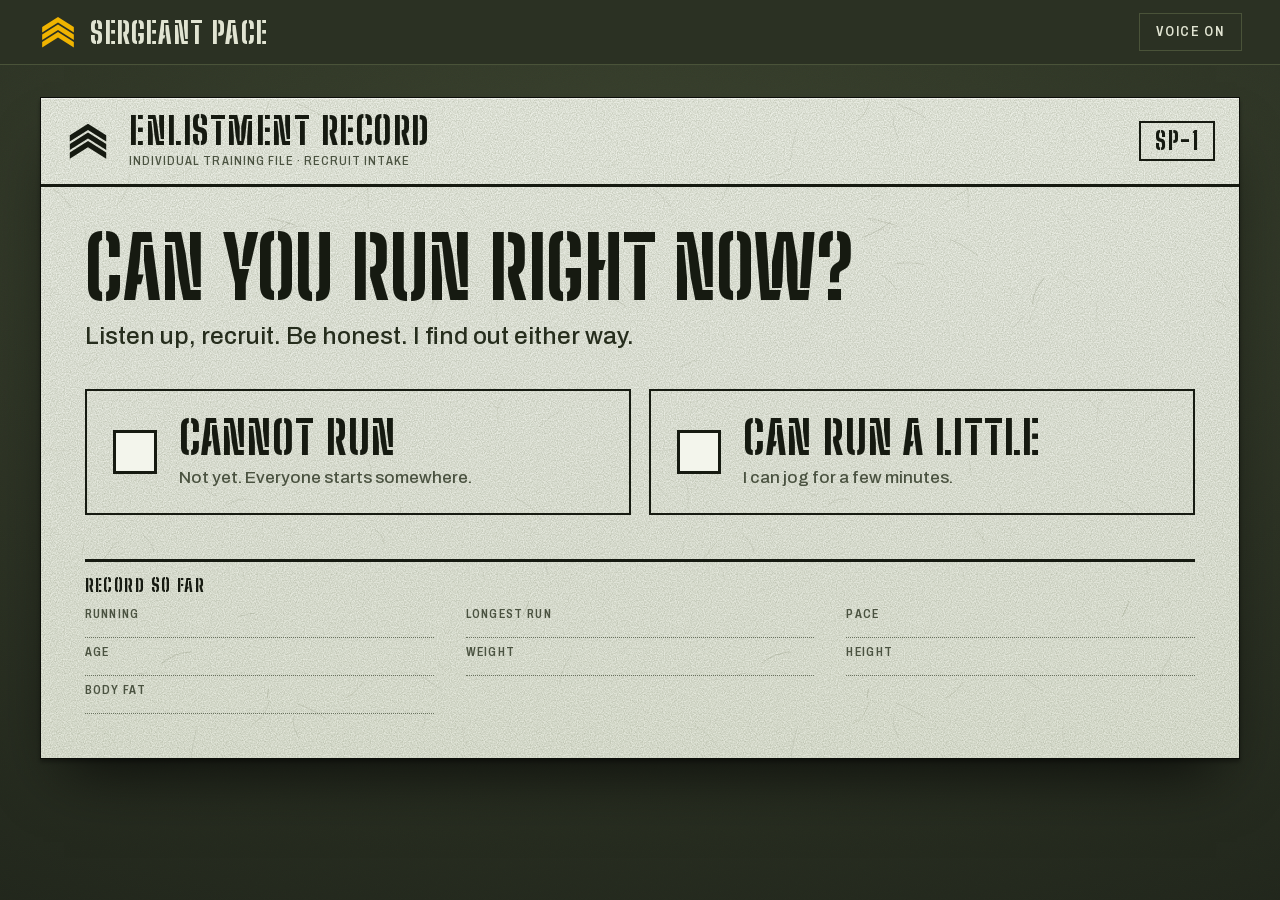
==== commit 839fafdd: "Give the sergeant a voice: Gemini TTS out, voice replies in, voice audition page - voice.py: Gemini " ====
--- a/static/index.html
+++ b/static/index.html
@@ -7,7 +7,7 @@
 <meta name="description" content="A tough-love running coach agent that re-plans your training after every single run.">
 <link rel="preload" href="/static/fonts/bigshoulders-stencil-var.woff2" as="font" type="font/woff2" crossorigin>
 <link rel="preload" href="/static/fonts/courier-prime-700.woff2" as="font" type="font/woff2" crossorigin>
-<link rel="stylesheet" href="/static/app.css?v=4">
+<link rel="stylesheet" href="/static/app.css?v=6">
 </head>
 <body>
 
@@ -33,14 +33,16 @@
 <header class="bar" id="bar">
   <div class="brand"><svg aria-hidden="true"><use href="#insignia"/></svg><b>Sergeant Pace</b></div>
   <div class="fileline" id="fileline"></div>
+  <button class="tab" id="voice-toggle" aria-pressed="true">Voice on</button>
   <button class="tab" id="open-file" hidden>Training file</button>
 </header>
 
 <main id="stage" tabindex="-1"><noscript>Sergeant Pace needs JavaScript. Fall in.</noscript></main>
 
+<div class="toast" id="toast" role="status" hidden></div>
 <div class="scrim" id="scrim" hidden></div>
 <aside class="file" id="file" aria-label="Training file" hidden></aside>
 
-<script src="/static/app.js?v=4" defer></script>
+<script src="/static/app.js?v=6" defer></script>
 </body>
 </html>
--- a/static/app.css
+++ b/static/app.css
@@ -299,3 +299,15 @@
 .counsel-foot .next { display: none; }
   .drill { padding: 12px 14px 6px; } .drill-h { flex-direction: column; gap: 2px; } .drill-h span { text-align: left; }
 }
+
+/* voice */
+#voice-toggle { margin-left: auto; } .fileline + #voice-toggle { margin-left: 0; }
+#voice-toggle[aria-pressed="false"] { color: var(--desk-dim); border-style: dashed; }
+.foot-actions { display: flex; gap: 12px; align-items: stretch; }
+.mic { display: inline-flex; align-items: center; justify-content: center; gap: 10px; }
+.mic svg { width: 1em; height: 1em; flex: none; fill: none; stroke: currentColor; stroke-width: 2; stroke-linecap: round; stroke-linejoin: round; }
+.mic.rec { background: var(--red); color: var(--paper); border-color: var(--red); }
+.mic.rec::before { content: ""; width: 0.55em; height: 0.55em; border-radius: 50%; background: var(--paper); }
+.ask .mic { padding: 12px 14px; }
+.toast { position: fixed; left: 50%; bottom: 24px; z-index: 12; transform: translateX(-50%); max-width: min(92vw, 560px); padding: 12px 20px; background: var(--paper); color: var(--red); border: 3px double var(--red); font: 800 20px/1.2 var(--stencil); letter-spacing: 0.05em; text-transform: uppercase; text-align: center; box-shadow: 0 14px 30px rgba(0, 0, 0, 0.5); }
+@media (max-width: 620px) { .foot-actions { flex-direction: column; } #voice-toggle { margin-left: 0; } }
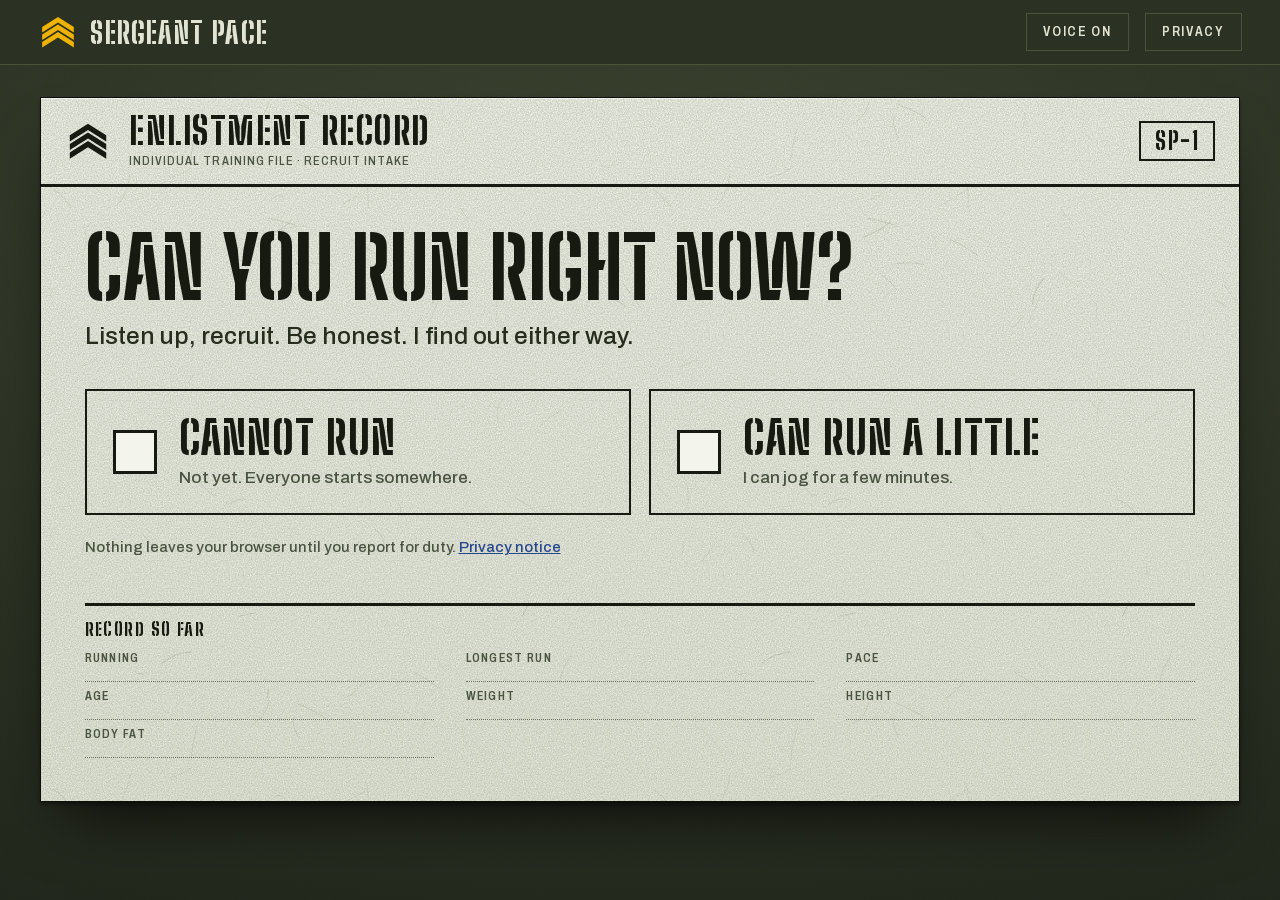
==== commit efdda7c7: "Add a privacy notice, explicit consent, data download, and log/cache retention - /privacy: plain-lan" ====
--- a/static/index.html
+++ b/static/index.html
@@ -7,7 +7,7 @@
 <meta name="description" content="A tough-love running coach agent that re-plans your training after every single run.">
 <link rel="preload" href="/static/fonts/bigshoulders-stencil-var.woff2" as="font" type="font/woff2" crossorigin>
 <link rel="preload" href="/static/fonts/courier-prime-700.woff2" as="font" type="font/woff2" crossorigin>
-<link rel="stylesheet" href="/static/app.css?v=6">
+<link rel="stylesheet" href="/static/app.css?v=13">
 </head>
 <body>
 
@@ -35,6 +35,7 @@
   <div class="fileline" id="fileline"></div>
   <button class="tab" id="voice-toggle" aria-pressed="true">Voice on</button>
   <button class="tab" id="open-file" hidden>Training file</button>
+  <a class="tab" href="/privacy" target="_blank" rel="noopener">Privacy</a>
 </header>
 
 <main id="stage" tabindex="-1"><noscript>Sergeant Pace needs JavaScript. Fall in.</noscript></main>
@@ -43,6 +44,6 @@
 <div class="scrim" id="scrim" hidden></div>
 <aside class="file" id="file" aria-label="Training file" hidden></aside>
 
-<script src="/static/app.js?v=6" defer></script>
+<script src="/static/app.js?v=11" defer></script>
 </body>
 </html>
--- a/static/app.css
+++ b/static/app.css
@@ -243,6 +243,8 @@
 .qual:last-child { border-right: 0; }
 .qual b { display: block; font: 800 30px/1 var(--stencil); }
 .qual span { font: 600 12px/1.2 var(--form); font-stretch: 75%; letter-spacing: 0.1em; text-transform: uppercase; color: var(--caption); }
+.qual .eta { display: block; margin-top: 6px; font: 700 15px/1.1 var(--type); letter-spacing: 0; text-transform: none; color: var(--typed); }
+.qual.done .eta { color: var(--paper); }
 .qual.done { background: var(--blue); color: var(--paper); } .qual.done span { color: #cfd8ee; }
 .qual.next { background: #f1e3b0; }
 .prog { width: 100%; border-collapse: collapse; }
@@ -254,7 +256,7 @@
 .svc { padding: 9px 0; border-bottom: 1px dotted #6a7260; }
 .svc b { font: 800 19px/1.1 var(--stencil); letter-spacing: 0.04em; text-transform: uppercase; }
 .svc .typed { font-size: 16px; }
-.svc .bad { color: var(--red); }
+.svc .bad { color: var(--red); } .svc .good { color: var(--blue); }
 .ask { display: flex; gap: 10px; }
 .ask input { flex: 1; min-width: 0; padding: 12px 14px; border: 2px solid var(--rule); background: #f4f6ee; font: 700 19px/1.2 var(--type); color: var(--typed); outline: none; }
 .ask input:focus { outline: 3px solid var(--blue); outline-offset: 2px; }
@@ -311,3 +313,16 @@
 .ask .mic { padding: 12px 14px; }
 .toast { position: fixed; left: 50%; bottom: 24px; z-index: 12; transform: translateX(-50%); max-width: min(92vw, 560px); padding: 12px 20px; background: var(--paper); color: var(--red); border: 3px double var(--red); font: 800 20px/1.2 var(--stencil); letter-spacing: 0.05em; text-transform: uppercase; text-align: center; box-shadow: 0 14px 30px rgba(0, 0, 0, 0.5); }
 @media (max-width: 620px) { .foot-actions { flex-direction: column; } #voice-toggle { margin-left: 0; } }
+
+/* ---------- privacy: consent box, small print, header link ---------- */
+a.tab { text-decoration: none; display: inline-block; }
+.consent { display: flex; gap: 14px; align-items: flex-start; margin-top: 22px; padding: 14px 16px; border: 2px solid var(--rule); background: #f4f6ee; font: 500 16px/1.5 var(--form); color: var(--rule); cursor: pointer; }
+.consent input { width: 24px; height: 24px; flex: none; margin-top: 2px; accent-color: var(--blue); }
+.consent a, .fine a { color: var(--blue); }
+.fine { margin: 22px 0 0; font: 500 15px/1.45 var(--form); color: var(--caption); }
+@media (max-width: 520px) {
+  .bar { gap: 8px; padding: 10px 12px; flex-wrap: wrap; }
+  .brand { gap: 8px; } .brand svg { width: 28px; height: 28px; } .brand b { font-size: 20px; }
+  .tab { padding: 9px 10px; font-size: 12px; letter-spacing: 0.08em; margin-left: 0; }
+  .bar .tab:first-of-type { margin-left: auto; }
+}
